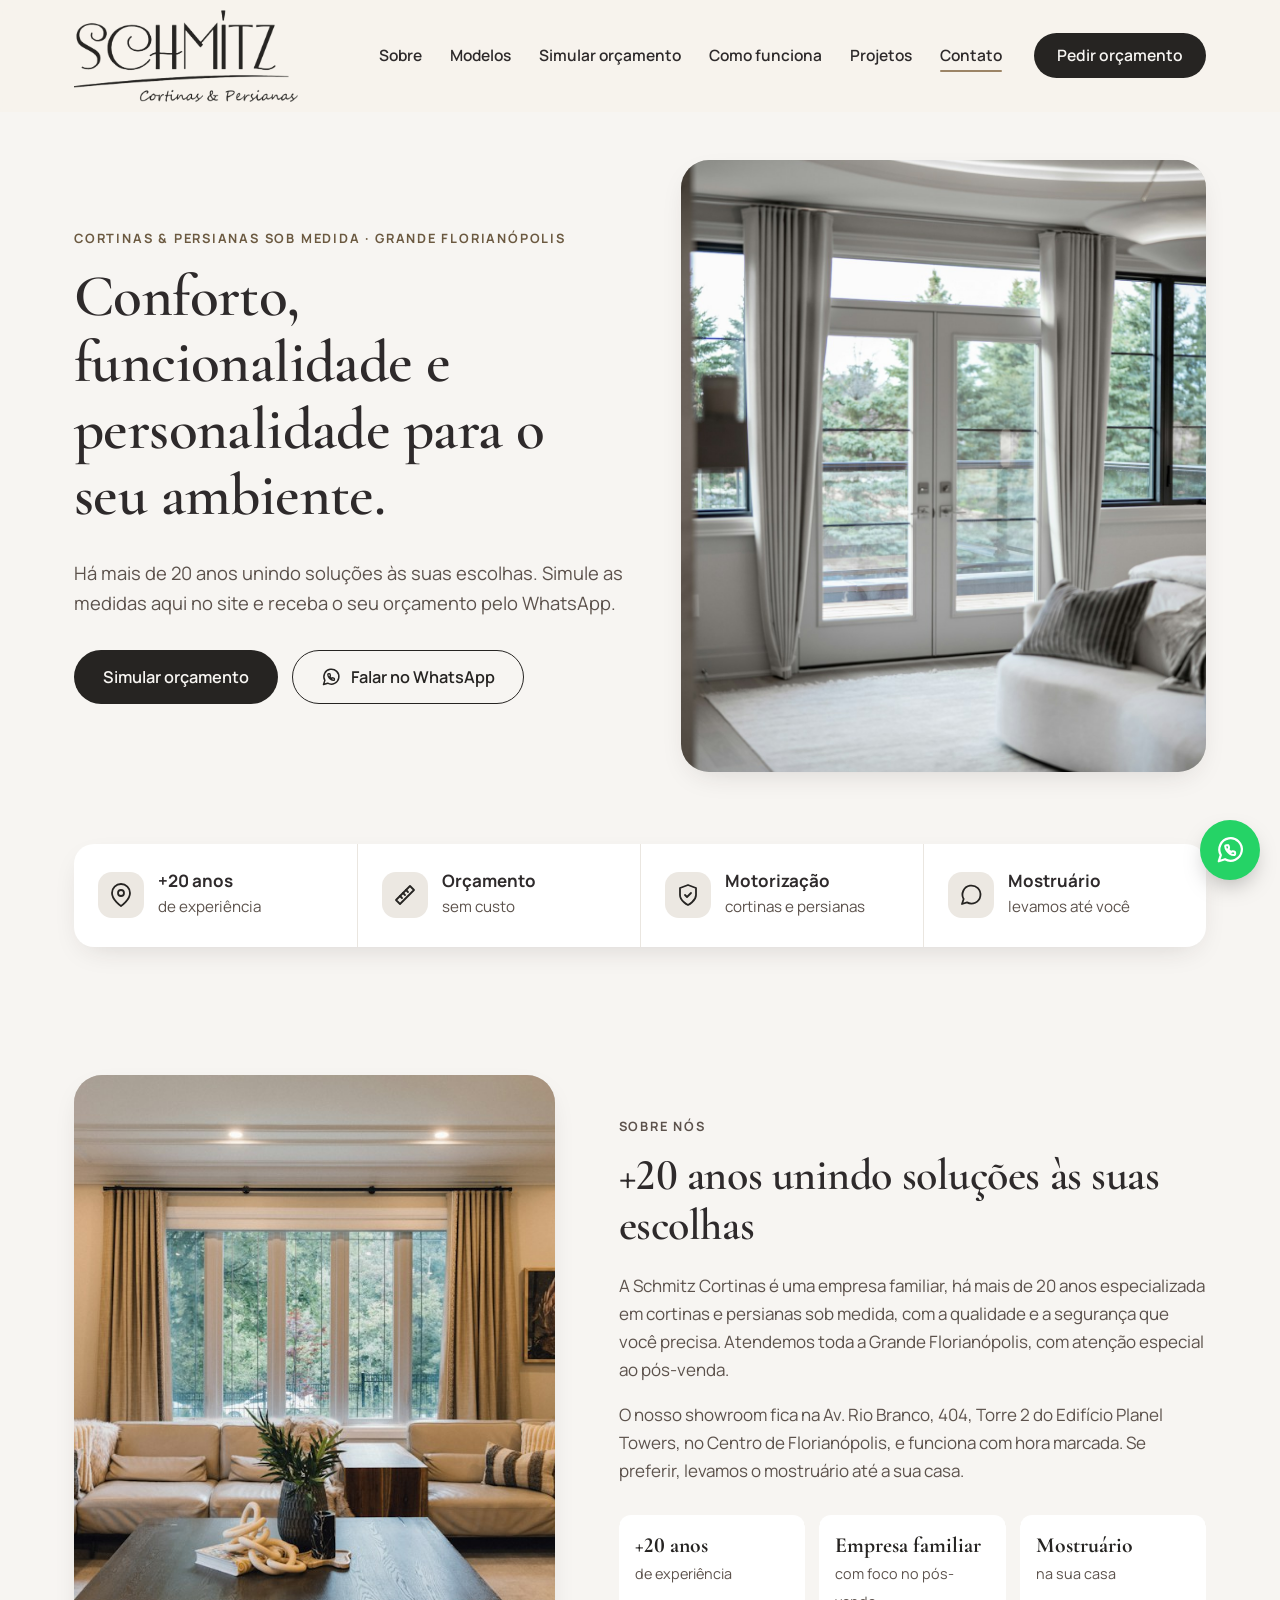
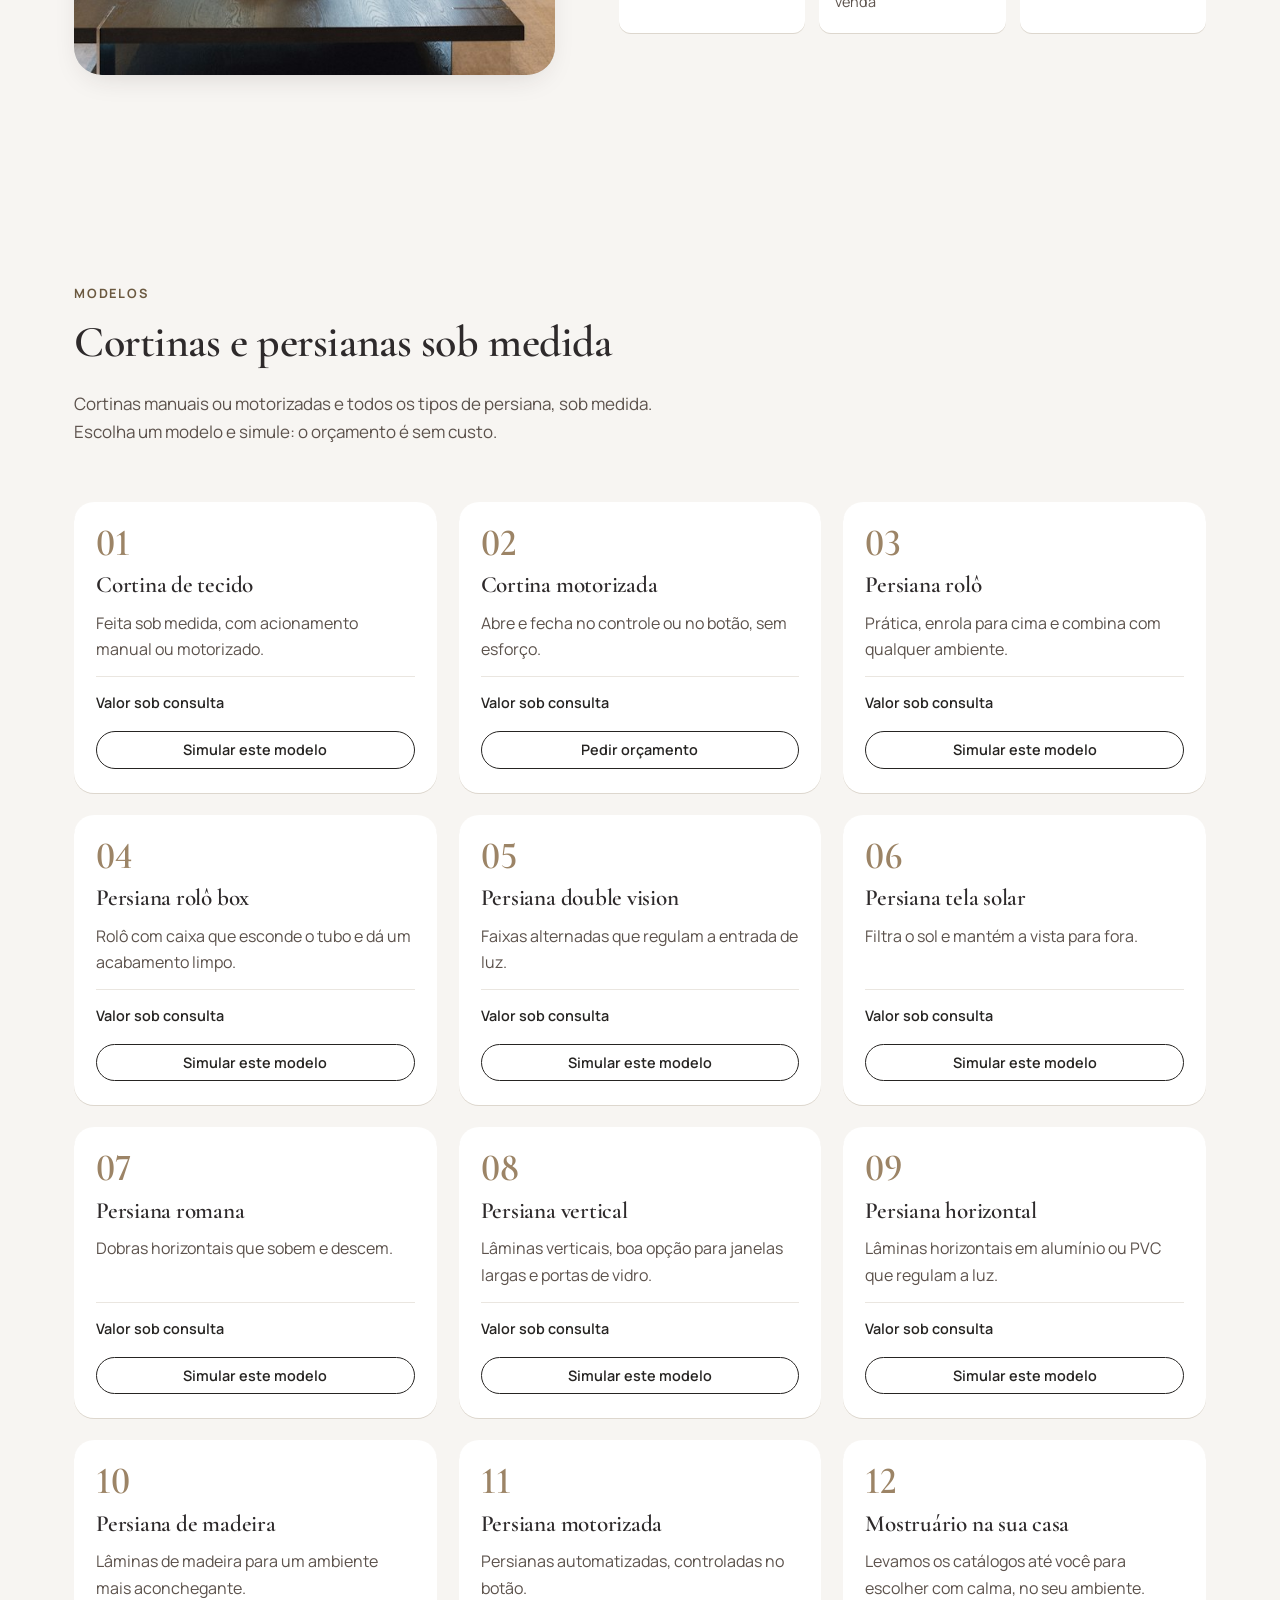
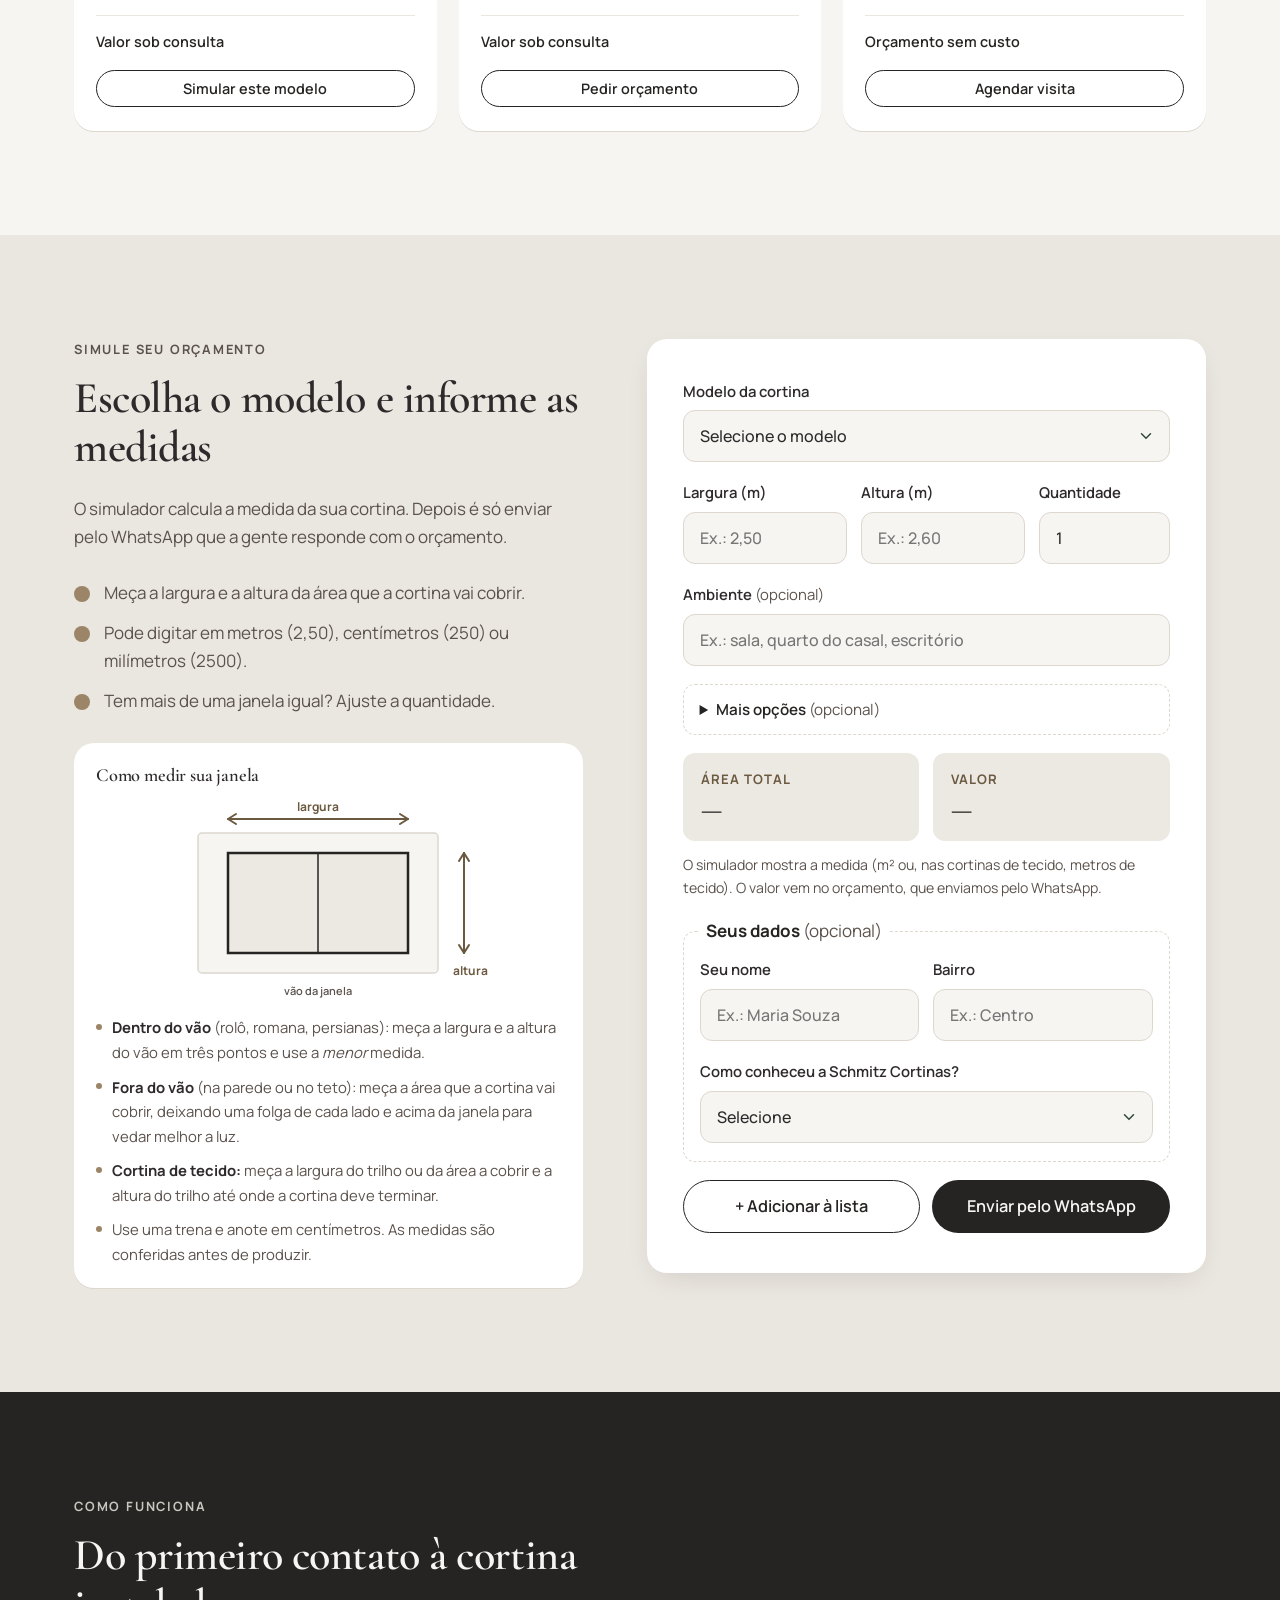
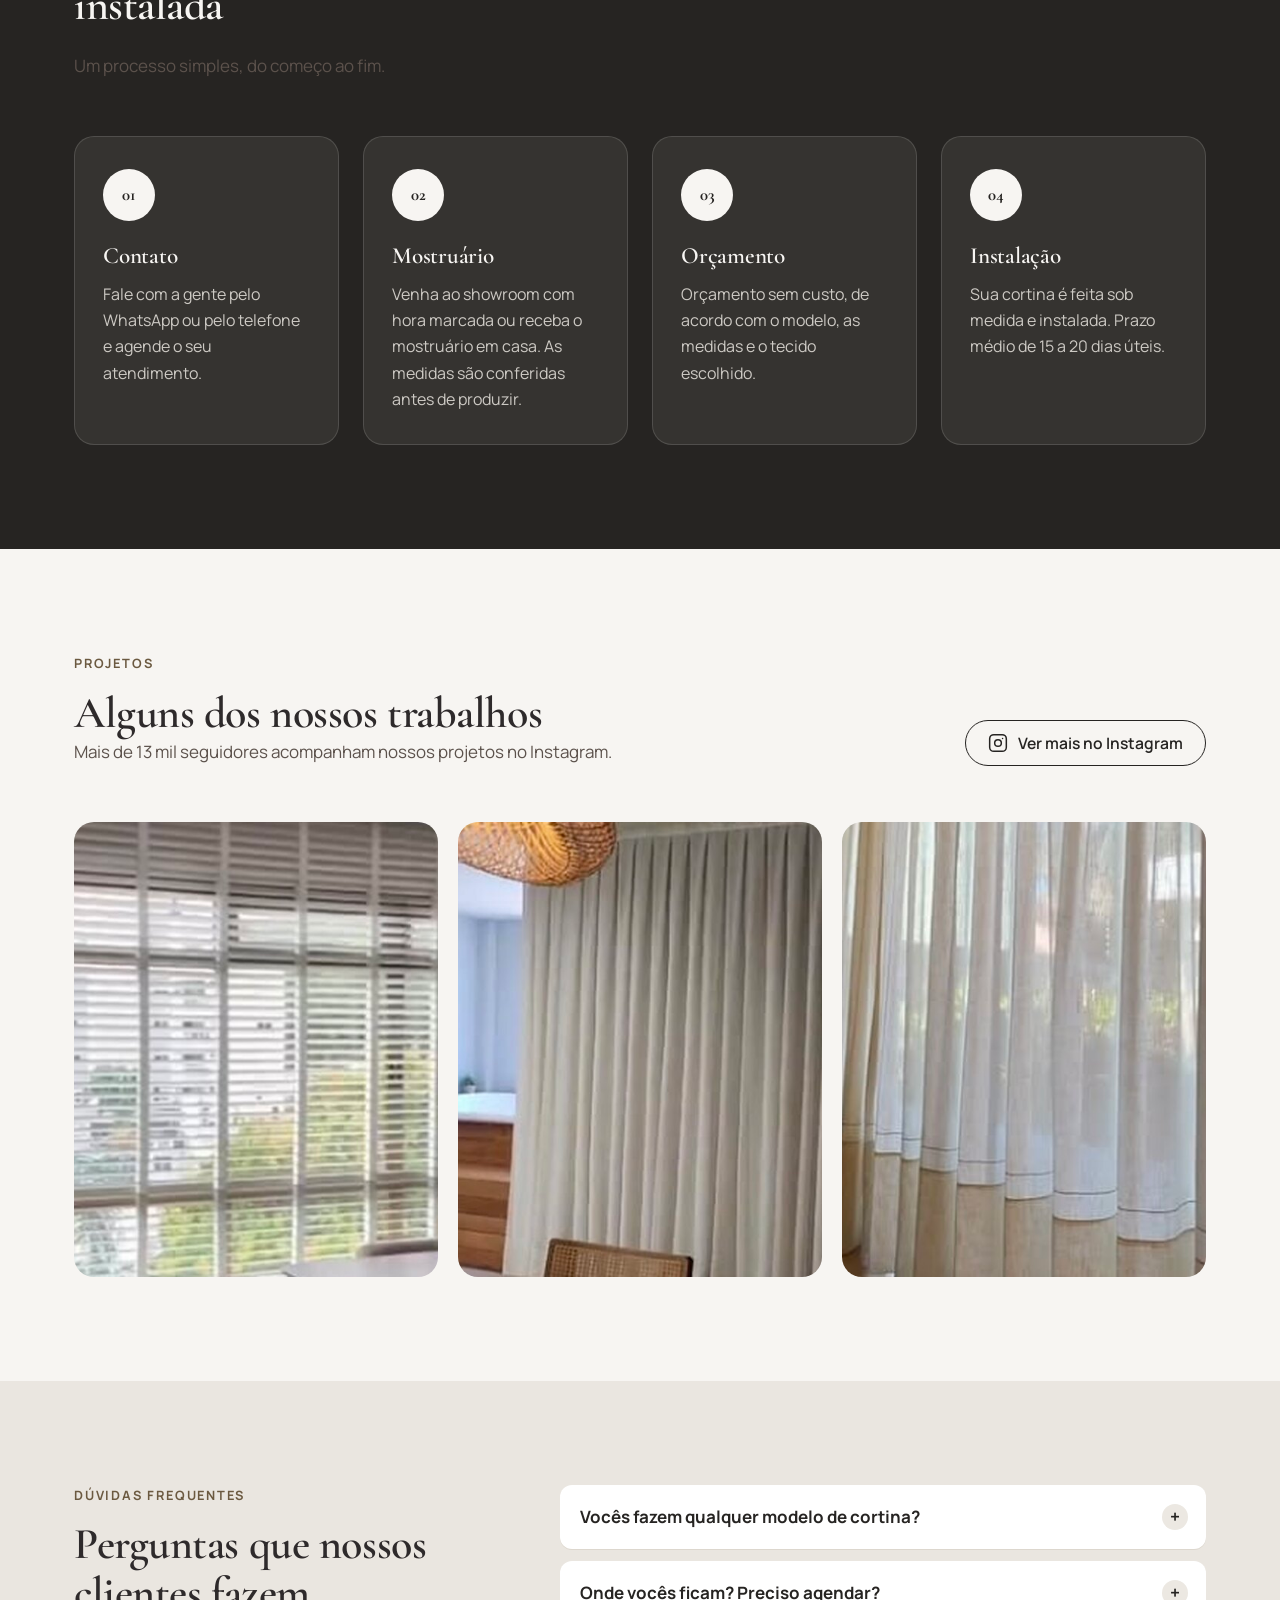
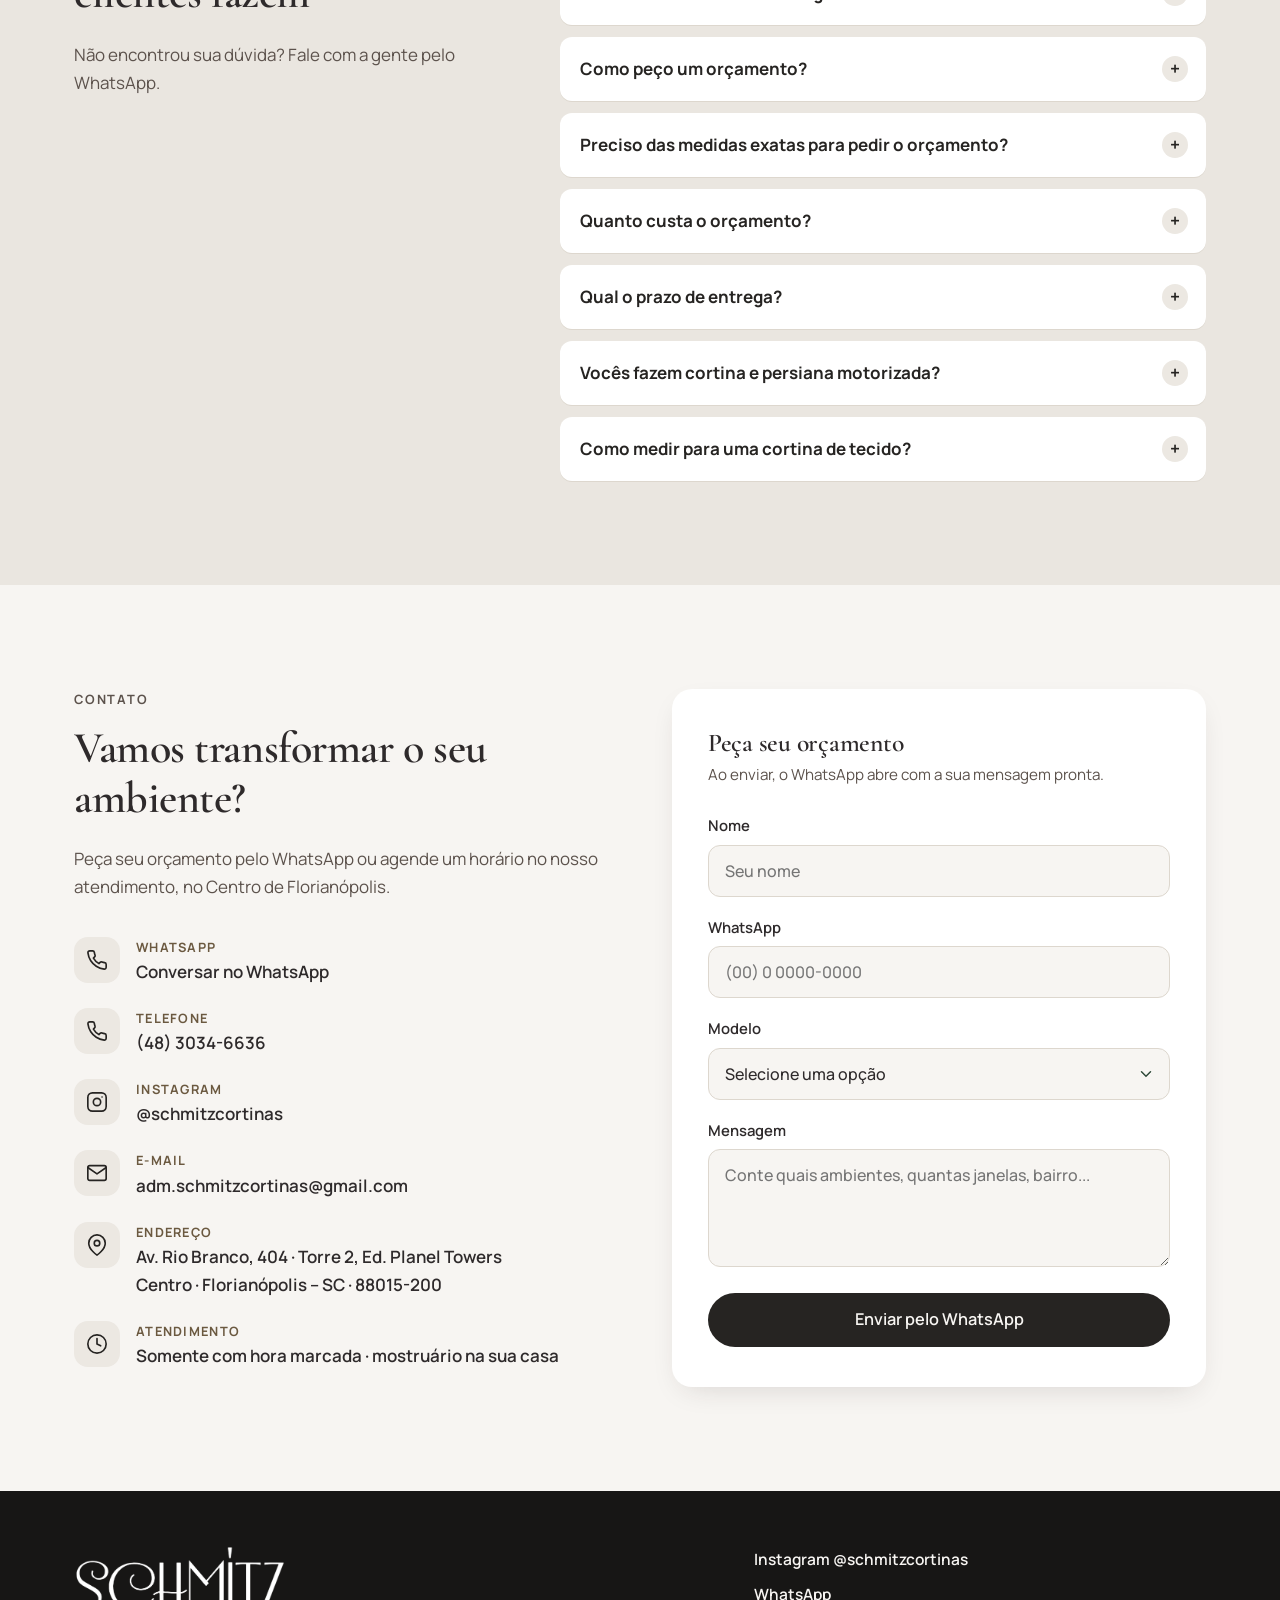
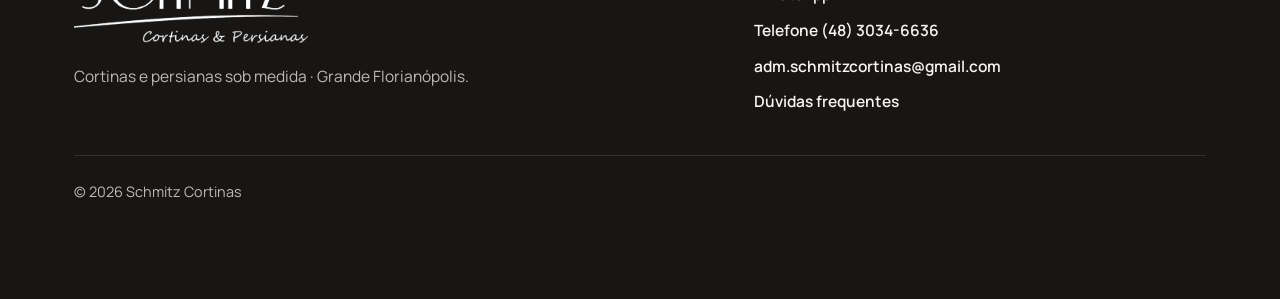
==== index.html @ 89dcc22f "Site da Schmitz Cortinas com gerador de orçamento (prévia para a cliente) Co-Authored-By: Claude Opu" ====
<!DOCTYPE html>
<html lang="pt-BR">
<head>
  <meta charset="UTF-8">
  <meta name="viewport" content="width=device-width, initial-scale=1">
  <title>Schmitz Cortinas | Cortinas e persianas sob medida na Grande Florianópolis</title>
  <meta name="description" content="Schmitz Cortinas: empresa familiar com mais de 20 anos em cortinas e persianas sob medida na Grande Florianópolis. Orçamento sem custo pelo WhatsApp.">
  <meta name="theme-color" content="#262422">
  <!-- Prévia para apresentar à cliente: fora do Google até ser aprovada. Remova esta linha ao publicar de vez. -->
  <meta name="robots" content="noindex">
  <meta property="og:type" content="website">
  <meta property="og:locale" content="pt_BR">
  <meta property="og:site_name" content="Schmitz Cortinas">
  <meta property="og:title" content="Schmitz Cortinas | Cortinas &amp; Persianas sob medida">
  <meta property="og:description" content="Conforto, funcionalidade e personalidade para seu ambiente. Grande Florianópolis.">
  <meta property="og:image" content="img/og-image.jpg">
  <meta property="og:image:alt" content="Logo da Schmitz Cortinas">
  <meta name="twitter:card" content="summary_large_image">
  <link rel="icon" href="img/favicon.png" type="image/png">
  <link rel="apple-touch-icon" href="img/favicon-180.png">
  <link rel="preconnect" href="https://fonts.googleapis.com">
  <link rel="preconnect" href="https://fonts.gstatic.com" crossorigin>
  <link href="https://fonts.googleapis.com/css2?family=Cormorant+Garamond:wght@500;600;700&family=Manrope:wght@400;500;600;700&display=swap" rel="stylesheet">
  <link rel="stylesheet" href="css/style.css?v=2">
  <script type="application/ld+json">
  {
    "@context": "https://schema.org",
    "@type": "HomeAndConstructionBusiness",
    "name": "Schmitz Cortinas",
    "description": "Cortinas e persianas sob medida na Grande Florianópolis.",
    "email": "adm.schmitzcortinas@gmail.com",
    "telephone": "+55 48 3034-6636",
    "url": "https://schmitzcortinas.com.br",
    "address": {"@type": "PostalAddress", "streetAddress": "Av. Rio Branco, 404 - Torre 2, Edifício Planel Towers - Centro", "addressLocality": "Florianópolis", "addressRegion": "SC", "postalCode": "88015-200", "addressCountry": "BR"},
    "sameAs": ["https://www.instagram.com/schmitzcortinas/"]
  }
  </script>
</head>
<body>

  <a class="skip-link" href="#conteudo">Pular para o conteúdo</a>

  <!-- 1. CABEÇALHO -->
  <header class="header" id="topo">
    <div class="container header__inner">
      <a href="#topo" class="logo" aria-label="Schmitz Cortinas, voltar ao início">
        <img src="img/logo-schmitz.png" alt="Schmitz Cortinas &amp; Persianas" width="1222" height="502">
      </a>

      <nav class="nav" id="menu" aria-label="Menu principal">
        <ul class="nav__list">
          <li><a href="#sobre" class="nav__link">Sobre</a></li>
          <li><a href="#modelos" class="nav__link">Modelos</a></li>
          <li><a href="#simulador" class="nav__link">Simular orçamento</a></li>
          <li><a href="#como-funciona" class="nav__link">Como funciona</a></li>
          <li><a href="#projetos" class="nav__link">Projetos</a></li>
          <li><a href="#contato" class="nav__link">Contato</a></li>
        </ul>
        <a href="#contato" class="btn btn--primary nav__cta">Pedir orçamento</a>
      </nav>

      <button class="hamburger" type="button" aria-label="Abrir menu" aria-expanded="false" aria-controls="menu">
        <span></span><span></span><span></span>
      </button>
    </div>
  </header>

  <main id="conteudo">

    <!-- 2. HERO -->
    <section class="hero">
      <div class="container hero__inner">
        <div class="hero__text">
          <p class="eyebrow">Cortinas &amp; Persianas sob medida · Grande Florianópolis</p>
          <h1>Conforto, funcionalidade e personalidade para o seu ambiente.</h1>
          <p class="hero__lead">Há mais de 20 anos unindo soluções às suas escolhas. Simule as medidas aqui no site e receba o seu orçamento pelo WhatsApp.</p>
          <div class="hero__actions">
            <a href="#simulador" class="btn btn--primary btn--lg">Simular orçamento</a>
            <a href="https://wa.me/" class="btn btn--outline btn--lg" data-whatsapp data-msg="Olá, Schmitz Cortinas! Vim pelo site e gostaria de mais informações." target="_blank" rel="noopener">
              <svg class="icon" viewBox="0 0 24 24" aria-hidden="true"><path d="M3 21l1.65-4.95A9 9 0 1 1 8 19.4L3 21z"/><g transform="translate(7.3 7.3) scale(.4)" stroke-width="4"><path d="M22 16.92v3a2 2 0 0 1-2.18 2 19.79 19.79 0 0 1-8.63-3.07 19.5 19.5 0 0 1-6-6 19.79 19.79 0 0 1-3.07-8.67A2 2 0 0 1 4.11 2h3a2 2 0 0 1 2 1.72 12.84 12.84 0 0 0 .7 2.81 2 2 0 0 1-.45 2.11L8.09 9.91a16 16 0 0 0 6 6l1.27-1.27a2 2 0 0 1 2.11-.45 12.84 12.84 0 0 0 2.81.7A2 2 0 0 1 22 16.92z"/></g></svg>
              Falar no WhatsApp
            </a>
          </div>
        </div>
        <figure class="hero__media media" data-label="Foto grande: ambiente com cortina instalada (img/hero.jpg)">
          <img src="img/hero.jpg" alt="Sala com cortinas de tecido (foto ilustrativa)" fetchpriority="high">
        </figure>
      </div>
    </section>

    <!-- 3. DIFERENCIAIS -->
    <section class="perks" aria-label="Nossos diferenciais">
      <div class="container">
        <ul class="perks__list">
          <li class="perk">
            <svg class="perk__icon" viewBox="0 0 24 24" aria-hidden="true"><path d="M21 10c0 7-9 13-9 13s-9-6-9-13a9 9 0 0 1 18 0z"/><circle cx="12" cy="10" r="3"/></svg>
            <div><strong>+20 anos</strong><span>de experiência</span></div>
          </li>
          <li class="perk">
            <svg class="perk__icon" viewBox="0 0 24 24" aria-hidden="true"><path d="M3 17 17 3l4 4L7 21z"/><path d="m7 13 2 2M10 10l2 2M13 7l2 2"/></svg>
            <div><strong>Orçamento</strong><span>sem custo</span></div>
          </li>
          <li class="perk">
            <svg class="perk__icon" viewBox="0 0 24 24" aria-hidden="true"><path d="M12 22s8-4 8-10V5l-8-3-8 3v7c0 6 8 10 8 10z"/><path d="m9 12 2 2 4-4"/></svg>
            <div><strong>Motorização</strong><span>cortinas e persianas</span></div>
          </li>
          <li class="perk">
            <svg class="perk__icon" viewBox="0 0 24 24" aria-hidden="true"><path d="M3 21l1.65-4.95A9 9 0 1 1 8 19.4L3 21z"/></svg>
            <div><strong>Mostruário</strong><span>levamos até você</span></div>
          </li>
        </ul>
      </div>
    </section>

    <!-- SOBRE NÓS -->
    <section class="section" id="sobre">
      <div class="container sobre">
        <figure class="media sobre__media" data-label="Foto: ambiente com cortina (img/sobre.jpg)">
          <img src="img/sobre.jpg" alt="Sala com cortinas sob medida (foto ilustrativa)" loading="lazy">
        </figure>
        <div class="sobre__texto">
          <p class="eyebrow">Sobre nós</p>
          <h2>+20 anos unindo soluções às suas escolhas</h2>
          <p>A Schmitz Cortinas é uma empresa familiar, há mais de 20 anos especializada em cortinas e persianas sob medida, com a qualidade e a segurança que você precisa. Atendemos toda a Grande Florianópolis, com atenção especial ao pós-venda.</p>
          <p>O nosso showroom fica na Av. Rio Branco, 404, Torre 2 do Edifício Planel Towers, no Centro de Florianópolis, e funciona com hora marcada. Se preferir, levamos o mostruário até a sua casa.</p>
          <ul class="sobre__destaques">
            <li><strong>+20 anos</strong><span>de experiência</span></li>
            <li><strong>Empresa familiar</strong><span>com foco no pós-venda</span></li>
            <li><strong>Mostruário</strong><span>na sua casa</span></li>
          </ul>
        </div>
      </div>
    </section>

    <!-- 4. MODELOS -->
    <section class="section" id="modelos">
      <div class="container">
        <div class="section__head">
          <p class="eyebrow">Modelos</p>
          <h2>Cortinas e persianas sob medida</h2>
          <p>Cortinas manuais ou motorizadas e todos os tipos de persiana, sob medida. Escolha um modelo e simule: o orçamento é sem custo.</p>
        </div>

        <div class="products">
          <article class="card product">
            <div class="product__body">
              <span class="product__num" aria-hidden="true">01</span>
              <h3>Cortina de tecido</h3>
              <p>Feita sob medida, com acionamento manual ou motorizado.</p>
              <p class="product__price">Valor sob consulta</p>
              <button type="button" class="btn btn--outline btn--sm product__sim" data-modelo="Cortina de tecido">Simular este modelo</button>
            </div>
          </article>
          <article class="card product">
            <div class="product__body">
              <span class="product__num" aria-hidden="true">02</span>
              <h3>Cortina motorizada</h3>
              <p>Abre e fecha no controle ou no botão, sem esforço.</p>
              <p class="product__price">Valor sob consulta</p>
              <a href="https://wa.me/" class="btn btn--outline btn--sm product__sim" data-whatsapp data-msg="Olá, Schmitz Cortinas! Vim pelo site e gostaria de um orçamento de cortina motorizada." target="_blank" rel="noopener">Pedir orçamento</a>
            </div>
          </article>
          <article class="card product">
            <div class="product__body">
              <span class="product__num" aria-hidden="true">03</span>
              <h3>Persiana rolô</h3>
              <p>Prática, enrola para cima e combina com qualquer ambiente.</p>
              <p class="product__price">Valor sob consulta</p>
              <button type="button" class="btn btn--outline btn--sm product__sim" data-modelo="Persiana rolô">Simular este modelo</button>
            </div>
          </article>
          <article class="card product">
            <div class="product__body">
              <span class="product__num" aria-hidden="true">04</span>
              <h3>Persiana rolô box</h3>
              <p>Rolô com caixa que esconde o tubo e dá um acabamento limpo.</p>
              <p class="product__price">Valor sob consulta</p>
              <button type="button" class="btn btn--outline btn--sm product__sim" data-modelo="Persiana rolô box">Simular este modelo</button>
            </div>
          </article>
          <article class="card product">
            <div class="product__body">
              <span class="product__num" aria-hidden="true">05</span>
              <h3>Persiana double vision</h3>
              <p>Faixas alternadas que regulam a entrada de luz.</p>
              <p class="product__price">Valor sob consulta</p>
              <button type="button" class="btn btn--outline btn--sm product__sim" data-modelo="Persiana double vision">Simular este modelo</button>
            </div>
          </article>
          <article class="card product">
            <div class="product__body">
              <span class="product__num" aria-hidden="true">06</span>
              <h3>Persiana tela solar</h3>
              <p>Filtra o sol e mantém a vista para fora.</p>
              <p class="product__price">Valor sob consulta</p>
              <button type="button" class="btn btn--outline btn--sm product__sim" data-modelo="Persiana tela solar">Simular este modelo</button>
            </div>
          </article>
          <article class="card product">
            <div class="product__body">
              <span class="product__num" aria-hidden="true">07</span>
              <h3>Persiana romana</h3>
              <p>Dobras horizontais que sobem e descem.</p>
              <p class="product__price">Valor sob consulta</p>
              <button type="button" class="btn btn--outline btn--sm product__sim" data-modelo="Persiana romana">Simular este modelo</button>
            </div>
          </article>
          <article class="card product">
            <div class="product__body">
              <span class="product__num" aria-hidden="true">08</span>
              <h3>Persiana vertical</h3>
              <p>Lâminas verticais, boa opção para janelas largas e portas de vidro.</p>
              <p class="product__price">Valor sob consulta</p>
              <button type="button" class="btn btn--outline btn--sm product__sim" data-modelo="Persiana vertical">Simular este modelo</button>
            </div>
          </article>
          <article class="card product">
            <div class="product__body">
              <span class="product__num" aria-hidden="true">09</span>
              <h3>Persiana horizontal</h3>
              <p>Lâminas horizontais em alumínio ou PVC que regulam a luz.</p>
              <p class="product__price">Valor sob consulta</p>
              <button type="button" class="btn btn--outline btn--sm product__sim" data-modelo="Persiana horizontal">Simular este modelo</button>
            </div>
          </article>
          <article class="card product">
            <div class="product__body">
              <span class="product__num" aria-hidden="true">10</span>
              <h3>Persiana de madeira</h3>
              <p>Lâminas de madeira para um ambiente mais aconchegante.</p>
              <p class="product__price">Valor sob consulta</p>
              <button type="button" class="btn btn--outline btn--sm product__sim" data-modelo="Persiana de madeira">Simular este modelo</button>
            </div>
          </article>
          <article class="card product">
            <div class="product__body">
              <span class="product__num" aria-hidden="true">11</span>
              <h3>Persiana motorizada</h3>
              <p>Persianas automatizadas, controladas no botão.</p>
              <p class="product__price">Valor sob consulta</p>
              <a href="https://wa.me/" class="btn btn--outline btn--sm product__sim" data-whatsapp data-msg="Olá, Schmitz Cortinas! Vim pelo site e gostaria de um orçamento de persiana motorizada." target="_blank" rel="noopener">Pedir orçamento</a>
            </div>
          </article>
          <article class="card product">
            <div class="product__body">
              <span class="product__num" aria-hidden="true">12</span>
              <h3>Mostruário na sua casa</h3>
              <p>Levamos os catálogos até você para escolher com calma, no seu ambiente.</p>
              <p class="product__price">Orçamento sem custo</p>
              <a href="https://wa.me/" class="btn btn--outline btn--sm product__sim" data-whatsapp data-msg="Olá, Schmitz Cortinas! Vim pelo site e gostaria de agendar o mostruário na minha casa." target="_blank" rel="noopener">Agendar visita</a>
            </div>
          </article>
        </div>
      </div>
    </section>

    <!-- 4b. SIMULADOR DE ORÇAMENTO -->
    <section class="section section--soft" id="simulador">
      <div class="container sim">
        <div class="sim__intro">
          <p class="eyebrow">Simule seu orçamento</p>
          <h2>Escolha o modelo e informe as medidas</h2>
          <p>O simulador calcula a medida da sua cortina. Depois é só enviar pelo WhatsApp que a gente responde com o orçamento.</p>
          <ul class="sim__tips">
            <li>Meça a largura e a altura da área que a cortina vai cobrir.</li>
            <li>Pode digitar em metros (2,50), centímetros (250) ou milímetros (2500).</li>
            <li>Tem mais de uma janela igual? Ajuste a quantidade.</li>
          </ul>
          <div class="medir">
            <h3>Como medir sua janela</h3>
            <svg class="medir__desenho" viewBox="0 0 340 210" role="img" aria-label="Desenho de uma janela mostrando onde medir a largura e a altura">
              <rect x="40" y="38" width="240" height="140" rx="4" class="medir__parede"/>
              <rect x="70" y="58" width="180" height="100" class="medir__vao"/>
              <line x1="160" y1="58" x2="160" y2="158" class="medir__divisao"/>
              <line x1="70" y1="24" x2="250" y2="24" class="medir__seta"/>
              <polyline points="78,19 70,24 78,29" class="medir__seta"/>
              <polyline points="242,19 250,24 242,29" class="medir__seta"/>
              <text x="160" y="16" class="medir__texto">largura</text>
              <line x1="306" y1="58" x2="306" y2="158" class="medir__seta"/>
              <polyline points="301,66 306,58 311,66" class="medir__seta"/>
              <polyline points="301,150 306,158 311,150" class="medir__seta"/>
              <text x="312" y="180" class="medir__texto">altura</text>
              <text x="160" y="200" class="medir__legenda">vão da janela</text>
            </svg>
            <ul class="medir__passos">
              <li><strong>Dentro do vão</strong> (rolô, romana, persianas): meça a largura e a altura do vão em três pontos e use a <em>menor</em> medida.</li>
              <li><strong>Fora do vão</strong> (na parede ou no teto): meça a área que a cortina vai cobrir, deixando uma folga de cada lado e acima da janela para vedar melhor a luz.</li>
              <li><strong>Cortina de tecido:</strong> meça a largura do trilho ou da área a cobrir e a altura do trilho até onde a cortina deve terminar.</li>
              <li>Use uma trena e anote em centímetros. As medidas são conferidas antes de produzir.</li>
            </ul>
          </div>
        </div>

        <form class="card form sim__form" id="form-simulador" novalidate>
          <div class="field">
            <label for="sim-modelo">Modelo da cortina</label>
            <select id="sim-modelo" name="modelo" required>
              <option value="" disabled selected>Selecione o modelo</option>
              <optgroup label="Cortinas">
                <option data-calculo="tecido">Cortina de tecido</option>
              </optgroup>
              <optgroup label="Persianas">
                <option>Persiana rolô</option>
                <option>Persiana rolô box</option>
                <option>Persiana double vision</option>
                <option>Persiana tela solar</option>
                <option>Persiana romana</option>
                <option>Persiana vertical</option>
                <option>Persiana horizontal</option>
                <option>Persiana de madeira</option>
              </optgroup>
              <optgroup label="Outros">
                <option>Outro modelo</option>
              </optgroup>
            </select>
          </div>

          <div class="sim__row">
            <div class="field">
              <label for="sim-largura">Largura (m)</label>
              <input type="text" id="sim-largura" name="largura" inputmode="decimal" maxlength="7" autocomplete="off" placeholder="Ex.: 2,50" required>
            </div>
            <div class="field">
              <label for="sim-altura">Altura (m)</label>
              <input type="text" id="sim-altura" name="altura" inputmode="decimal" maxlength="7" autocomplete="off" placeholder="Ex.: 2,60" required>
            </div>
            <div class="field sim__qtd">
              <label for="sim-qtd">Quantidade</label>
              <input type="text" id="sim-qtd" name="quantidade" inputmode="numeric" maxlength="2" autocomplete="off" value="1" required>
            </div>
          </div>

          <div class="field">
            <label for="sim-ambiente">Ambiente <span class="field__opt">(opcional)</span></label>
            <input type="text" id="sim-ambiente" name="ambiente" placeholder="Ex.: sala, quarto do casal, escritório">
          </div>

          <!-- Acessório opcional: aparece só nos modelos com data-guia (cortina rolô) -->
          <label class="sim__opcional" id="sim-guia-campo" hidden>
            <input type="checkbox" id="sim-guia" name="guia">
            Incluir guia <span class="field__opt">(opcional)</span>
          </label>

          <details class="sim__extras">
            <summary>Mais opções <span class="field__opt">(opcional)</span></summary>
            <div class="sim__row sim__row--2">
              <div class="field">
                <label for="sim-acionamento">Acionamento</label>
                <select id="sim-acionamento" name="acionamento">
                  <option value="">Tanto faz</option>
                  <option>Manual</option>
                  <option>Motorizado</option>
                </select>
              </div>
              <div class="field">
                <label for="sim-comando">Lado do comando</label>
                <select id="sim-comando" name="comando">
                  <option value="">Tanto faz</option>
                  <option>Esquerdo</option>
                  <option>Direito</option>
                </select>
              </div>
              <div class="field">
                <label for="sim-instalacao">Instalação</label>
                <select id="sim-instalacao" name="instalacao">
                  <option value="">Não sei</option>
                  <option>Dentro do vão</option>
                  <option>Fora do vão (na parede)</option>
                  <option>No teto</option>
                </select>
              </div>
              <div class="field">
                <label for="sim-cor">Cor ou tecido</label>
                <input type="text" id="sim-cor" name="cor" placeholder="Ex.: linho bege, blackout branco">
              </div>
            </div>
          </details>

          <div class="sim__result" aria-live="polite">
            <div>
              <span id="sim-area-rotulo">Área total</span>
              <strong id="sim-area">—</strong>
            </div>
            <div>
              <span>Valor</span>
              <strong id="sim-valor">—</strong>
            </div>
          </div>
          <p class="sim__note sim__calculo" id="sim-calculo" hidden></p>
          <p class="sim__condicoes" id="sim-condicoes" hidden></p>
          <p class="sim__note" id="sim-nota">O simulador mostra a medida (m² ou, nas cortinas de tecido, metros de tecido). O valor vem no orçamento, que enviamos pelo WhatsApp.</p>

          <fieldset class="sim__cliente">
            <legend>Seus dados <span class="field__opt">(opcional)</span></legend>
            <div class="sim__row sim__row--2">
              <div class="field">
                <label for="sim-cliente">Seu nome</label>
                <input type="text" id="sim-cliente" name="cliente" autocomplete="name" maxlength="60" placeholder="Ex.: Maria Souza">
              </div>
              <div class="field">
                <label for="sim-bairro">Bairro</label>
                <input type="text" id="sim-bairro" name="bairro" maxlength="40" placeholder="Ex.: Centro">
              </div>
            </div>
            <div class="field">
              <label for="sim-origem">Como conheceu a Schmitz Cortinas?</label>
              <select id="sim-origem" name="origem">
                <option value="">Selecione</option>
                <option>Instagram</option>
                <option>Google</option>
                <option>Indicação de amigo ou parente</option>
                <option>Arquiteto ou decorador</option>
                <option>Já sou cliente</option>
                <option>Outro</option>
              </select>
            </div>
          </fieldset>

          <p class="form__error" role="alert" hidden></p>

          <div class="sim__actions">
            <button type="button" class="btn btn--outline btn--lg" id="sim-adicionar">+ Adicionar à lista</button>
            <button type="submit" class="btn btn--primary btn--lg">Enviar pelo WhatsApp</button>
          </div>

          <div class="sim__lista" id="sim-lista" hidden>
            <h3>Sua lista de orçamento</h3>
            <ul id="sim-itens"></ul>
            <p class="sim__total">Valor: <strong id="sim-total">—</strong></p>
            <p class="sim__condicoes" id="sim-total-condicoes" hidden></p>
            <p class="sim__note">Tem mais janelas? Preencha as medidas acima e clique em "Adicionar à lista". Ao enviar, a lista inteira vai em uma única mensagem.</p>
          </div>
        </form>
      </div>
    </section>

    <!-- 5. COMO FUNCIONA -->
    <section class="section section--green" id="como-funciona">
      <div class="container">
        <div class="section__head">
          <p class="eyebrow eyebrow--light">Como funciona</p>
          <h2>Do primeiro contato à cortina instalada</h2>
          <p>Um processo simples, do começo ao fim.</p>
        </div>

        <ol class="steps">
          <li class="step">
            <span class="step__num" aria-hidden="true">01</span>
            <h3>Contato</h3>
            <p>Fale com a gente pelo WhatsApp ou pelo telefone e agende o seu atendimento.</p>
          </li>
          <li class="step">
            <span class="step__num" aria-hidden="true">02</span>
            <h3>Mostruário</h3>
            <p>Venha ao showroom com hora marcada ou receba o mostruário em casa. As medidas são conferidas antes de produzir.</p>
          </li>
          <li class="step">
            <span class="step__num" aria-hidden="true">03</span>
            <h3>Orçamento</h3>
            <p>Orçamento sem custo, de acordo com o modelo, as medidas e o tecido escolhido.</p>
          </li>
          <li class="step">
            <span class="step__num" aria-hidden="true">04</span>
            <h3>Instalação</h3>
            <p>Sua cortina é feita sob medida e instalada. Prazo médio de 15 a 20 dias úteis.</p>
          </li>
        </ol>
      </div>
    </section>

    <!-- 6. PROJETOS -->
    <section class="section" id="projetos">
      <div class="container">
        <div class="section__head section__head--row">
          <div>
            <p class="eyebrow">Projetos</p>
            <h2>Alguns dos nossos trabalhos</h2>
            <p>Mais de 13 mil seguidores acompanham nossos projetos no Instagram.</p>
          </div>
          <a href="https://www.instagram.com/schmitzcortinas/" class="btn btn--outline" target="_blank" rel="noopener" data-instagram>
            <svg class="icon" viewBox="0 0 24 24" aria-hidden="true"><rect x="2" y="2" width="20" height="20" rx="5"/><circle cx="12" cy="12" r="4"/><path d="M17.5 6.5h.01"/></svg>
            Ver mais no Instagram
          </a>
        </div>

        <div class="gallery gallery--3">
          <figure class="media gallery__item" data-label="Persiana horizontal automatizada">
            <img src="img/projeto-01.jpg" alt="Persiana horizontal automatizada, trabalho da Schmitz Cortinas" loading="lazy">
          </figure>
          <figure class="media gallery__item" data-label="Cortina de tecido do teto ao chão">
            <img src="img/projeto-02.jpg" alt="Cortina de tecido do teto ao chão, trabalho da Schmitz Cortinas" loading="lazy">
          </figure>
          <figure class="media gallery__item" data-label="Cortina de tecido leve em sala ampla">
            <img src="img/projeto-03.jpg" alt="Cortina de tecido leve em sala ampla, trabalho da Schmitz Cortinas" loading="lazy">
          </figure>
        </div>
      </div>
    </section>

    <!-- PERGUNTAS FREQUENTES -->
    <section class="section section--soft" id="duvidas">
      <div class="container faq">
        <div class="section__head">
          <p class="eyebrow">Dúvidas frequentes</p>
          <h2>Perguntas que nossos clientes fazem</h2>
          <p>Não encontrou sua dúvida? Fale com a gente pelo WhatsApp.</p>
        </div>

        <div class="faq__lista">
          <details class="faq__item">
            <summary>Vocês fazem qualquer modelo de cortina?</summary>
            <p>Fazemos cortinas manuais ou motorizadas e persianas rolô, rolô box, double vision, tela solar, romana, vertical, horizontal (alumínio ou PVC) e de madeira, tudo sob medida. Não achou o que procura? Chame no WhatsApp.</p>
          </details>
          <details class="faq__item">
            <summary>Onde vocês ficam? Preciso agendar?</summary>
            <p>Na Av. Rio Branco, 404, Torre 2 do Edifício Planel Towers, Centro de Florianópolis. O atendimento é somente com hora marcada: agende pelo WhatsApp ou pelo telefone (48) 3034-6636. Também levamos o mostruário até a sua casa.</p>
          </details>
          <details class="faq__item">
            <summary>Como peço um orçamento?</summary>
            <p>Use o simulador aqui do site: escolha o modelo, informe as medidas e envie pelo WhatsApp. Se preferir, chame direto no WhatsApp e conte o que você precisa.</p>
          </details>
          <details class="faq__item">
            <summary>Preciso das medidas exatas para pedir o orçamento?</summary>
            <p>Não. Medidas aproximadas já servem para o orçamento. As medidas finais são conferidas antes de produzir a cortina.</p>
          </details>
          <details class="faq__item">
            <summary>Quanto custa o orçamento?</summary>
            <p>Nada. O orçamento é sem custo: use o simulador aqui do site ou fale com a gente.</p>
          </details>
          <details class="faq__item">
            <summary>Qual o prazo de entrega?</summary>
            <p>Em média de 15 a 20 dias úteis, podendo variar conforme a época do ano. O prazo exato é confirmado no orçamento.</p>
          </details>
          <details class="faq__item">
            <summary>Vocês fazem cortina e persiana motorizada?</summary>
            <p>Sim. Trabalhamos com motorização de cortinas e persianas. Peça o seu orçamento pelo WhatsApp.</p>
          </details>
          <details class="faq__item">
            <summary>Como medir para uma cortina de tecido?</summary>
            <p>Meça a largura do trilho ou da área que a cortina vai cobrir e a altura do trilho até onde a cortina deve terminar. Use uma trena e anote em centímetros.</p>
          </details>
        </div>
      </div>
    </section>

    <!-- 7. CONTATO -->
    <section class="section" id="contato">
      <div class="container contact">
        <div class="contact__info">
          <p class="eyebrow">Contato</p>
          <h2>Vamos transformar o seu ambiente?</h2>
          <p>Peça seu orçamento pelo WhatsApp ou agende um horário no nosso atendimento, no Centro de Florianópolis.</p>

          <ul class="contact__list">
            <li>
              <svg class="icon" viewBox="0 0 24 24" aria-hidden="true"><path d="M22 16.92v3a2 2 0 0 1-2.18 2 19.79 19.79 0 0 1-8.63-3.07 19.5 19.5 0 0 1-6-6 19.79 19.79 0 0 1-3.07-8.67A2 2 0 0 1 4.11 2h3a2 2 0 0 1 2 1.72 12.84 12.84 0 0 0 .7 2.81 2 2 0 0 1-.45 2.11L8.09 9.91a16 16 0 0 0 6 6l1.27-1.27a2 2 0 0 1 2.11-.45 12.84 12.84 0 0 0 2.81.7A2 2 0 0 1 22 16.92z"/></svg>
              <div><span>WhatsApp</span><a href="https://wa.me/" data-whatsapp target="_blank" rel="noopener">Conversar no WhatsApp</a></div>
            </li>
            <li>
              <svg class="icon" viewBox="0 0 24 24" aria-hidden="true"><path d="M22 16.92v3a2 2 0 0 1-2.18 2 19.79 19.79 0 0 1-8.63-3.07 19.5 19.5 0 0 1-6-6 19.79 19.79 0 0 1-3.07-8.67A2 2 0 0 1 4.11 2h3a2 2 0 0 1 2 1.72 12.84 12.84 0 0 0 .7 2.81 2 2 0 0 1-.45 2.11L8.09 9.91a16 16 0 0 0 6 6l1.27-1.27a2 2 0 0 1 2.11-.45 12.84 12.84 0 0 0 2.81.7A2 2 0 0 1 22 16.92z"/></svg>
              <div><span>Telefone</span><a href="tel:+554830346636">(48) 3034-6636</a></div>
            </li>
            <li>
              <svg class="icon" viewBox="0 0 24 24" aria-hidden="true"><rect x="2" y="2" width="20" height="20" rx="5"/><circle cx="12" cy="12" r="4"/><path d="M17.5 6.5h.01"/></svg>
              <div><span>Instagram</span><a href="https://www.instagram.com/schmitzcortinas/" data-instagram target="_blank" rel="noopener">@schmitzcortinas</a></div>
            </li>
            <li>
              <svg class="icon" viewBox="0 0 24 24" aria-hidden="true"><rect x="2" y="4" width="20" height="16" rx="2"/><path d="m22 6-10 7L2 6"/></svg>
              <div><span>E-mail</span><a href="mailto:adm.schmitzcortinas@gmail.com">adm.schmitzcortinas@gmail.com</a></div>
            </li>
            <li>
              <svg class="icon" viewBox="0 0 24 24" aria-hidden="true"><path d="M21 10c0 7-9 13-9 13s-9-6-9-13a9 9 0 0 1 18 0z"/><circle cx="12" cy="10" r="3"/></svg>
              <div><span>Endereço</span><address>Av. Rio Branco, 404 · Torre 2, Ed. Planel Towers<br>Centro · Florianópolis – SC · 88015-200</address></div>
            </li>
            <li>
              <svg class="icon" viewBox="0 0 24 24" aria-hidden="true"><circle cx="12" cy="12" r="10"/><path d="M12 6v6l4 2"/></svg>
              <div><span>Atendimento</span><p>Somente com hora marcada · mostruário na sua casa</p></div>
            </li>
          </ul>
        </div>

        <form class="card form" id="form-orcamento" novalidate>
          <h3>Peça seu orçamento</h3>
          <p class="form__hint">Ao enviar, o WhatsApp abre com a sua mensagem pronta.</p>

          <div class="field">
            <label for="nome">Nome</label>
            <input type="text" id="nome" name="nome" autocomplete="name" placeholder="Seu nome" required>
          </div>

          <div class="field">
            <label for="whatsapp">WhatsApp</label>
            <input type="tel" id="whatsapp" name="whatsapp" autocomplete="tel" inputmode="numeric" maxlength="16" placeholder="(00) 0 0000-0000" required>
          </div>

          <div class="field">
            <label for="produto">Modelo</label>
            <select id="produto" name="produto" required>
              <option value="" disabled selected>Selecione uma opção</option>
              <option>Cortina de tecido</option>
              <option>Cortina motorizada</option>
              <option>Persiana rolô</option>
              <option>Persiana rolô box</option>
              <option>Persiana double vision</option>
              <option>Persiana tela solar</option>
              <option>Persiana romana</option>
              <option>Persiana vertical</option>
              <option>Persiana horizontal</option>
              <option>Persiana de madeira</option>
              <option>Persiana motorizada</option>
              <option>Outro modelo</option>
              <option>Ainda não sei / quero orientação</option>
            </select>
          </div>

          <div class="field">
            <label for="mensagem">Mensagem</label>
            <textarea id="mensagem" name="mensagem" rows="4" placeholder="Conte quais ambientes, quantas janelas, bairro..."></textarea>
          </div>

          <p class="form__error" role="alert" hidden></p>

          <button type="submit" class="btn btn--primary btn--lg btn--block">Enviar pelo WhatsApp</button>
        </form>
      </div>
    </section>
  </main>

  <!-- 8. RODAPÉ -->
  <footer class="footer">
    <div class="container footer__inner">
      <div class="footer__brand">
        <a href="#topo" class="logo logo--light" aria-label="Schmitz Cortinas, voltar ao início">
          <img src="img/logo-schmitz-claro.png" alt="Schmitz Cortinas &amp; Persianas" width="1222" height="502" loading="lazy">
        </a>
        <p>Cortinas e persianas sob medida · Grande Florianópolis.</p>
      </div>

      <ul class="footer__links">
        <li><a href="https://www.instagram.com/schmitzcortinas/" target="_blank" rel="noopener" data-instagram>Instagram @schmitzcortinas</a></li>
        <li><a href="https://wa.me/" target="_blank" rel="noopener" data-whatsapp>WhatsApp</a></li>
        <li><a href="tel:+554830346636">Telefone (48) 3034-6636</a></li>
        <li><a href="mailto:adm.schmitzcortinas@gmail.com">adm.schmitzcortinas@gmail.com</a></li>
        <li><a href="#duvidas">Dúvidas frequentes</a></li>
      </ul>

      <p class="footer__legal">© <span id="ano">2026</span> Schmitz Cortinas</p>
    </div>
  </footer>

  <!-- Botão flutuante de WhatsApp -->
  <a href="https://wa.me/" class="whatsapp-float" data-whatsapp data-msg="Olá, Schmitz Cortinas! Vim pelo site e gostaria de um orçamento." target="_blank" rel="noopener" aria-label="Conversar no WhatsApp">
    <svg viewBox="0 0 24 24" aria-hidden="true"><path d="M3 21l1.65-4.95A9 9 0 1 1 8 19.4L3 21z"/><g transform="translate(7.3 7.3) scale(.4)" stroke-width="4"><path d="M22 16.92v3a2 2 0 0 1-2.18 2 19.79 19.79 0 0 1-8.63-3.07 19.5 19.5 0 0 1-6-6 19.79 19.79 0 0 1-3.07-8.67A2 2 0 0 1 4.11 2h3a2 2 0 0 1 2 1.72 12.84 12.84 0 0 0 .7 2.81 2 2 0 0 1-.45 2.11L8.09 9.91a16 16 0 0 0 6 6l1.27-1.27a2 2 0 0 1 2.11-.45 12.84 12.84 0 0 0 2.81.7A2 2 0 0 1 22 16.92z"/></g></svg>
  </a>

  <script src="js/main.js?v=2" defer></script>
</body>
</html>
---- css/style.css ----
/* =========================================================
   Schmitz Cortinas — estilos
   ========================================================= */

:root {
  --azul: #262422;
  --azul-escuro: #171615;
  --azul-claro: #ECE8E2;
  --areia: #F7F5F2;
  --areia-escura: #EAE6E0;
  --laranja: #9C8466;
  --laranja-texto: #6B5940;
  --grafite: #2E2A2B;
  --texto-suave: #5C524C;
  --branco: #ffffff;
  --borda: #DDD7CE;
  --placeholder: #d6d4cf;

  --fonte-titulo: "Cormorant Garamond", Georgia, serif;
  --fonte-texto: "Manrope", system-ui, -apple-system, "Segoe UI", sans-serif;

  --raio: 20px;
  --raio-sm: 12px;
  --sombra: 0 10px 30px -12px rgba(42, 35, 32, .18);
  --header-h: 112px;
  --container: 1180px;
}

/* ---------- Base ---------- */
*,
*::before,
*::after { box-sizing: border-box; }

html {
  scroll-behavior: smooth;
  -webkit-text-size-adjust: 100%;
}

body {
  margin: 0;
  font-family: var(--fonte-texto);
  font-size: 1.0625rem;
  line-height: 1.65;
  color: var(--grafite);
  background: var(--areia);
  -webkit-font-smoothing: antialiased;
}

body.menu-aberto { overflow: hidden; }

h1, h2, h3 {
  font-family: var(--fonte-titulo);
  line-height: 1.12;
  letter-spacing: -.02em;
  margin: 0 0 .5em;
  font-weight: 600;
}
h1 { font-size: clamp(2.4rem, 5.2vw, 4.1rem); }
h2 { font-size: clamp(1.9rem, 3.6vw, 2.75rem); }
h3 { font-size: 1.3rem; }

p { margin: 0 0 1em; }
a { color: inherit; }
img { display: block; max-width: 100%; height: auto; }
ul, ol { list-style: none; margin: 0; padding: 0; }
figure, blockquote { margin: 0; }
address { font-style: normal; }

section[id] { scroll-margin-top: calc(var(--header-h) + 8px); }

.container {
  width: 100%;
  max-width: var(--container);
  margin-inline: auto;
  padding-inline: 24px;
}

.skip-link {
  position: absolute;
  left: 16px;
  top: -60px;
  z-index: 200;
  background: var(--azul);
  color: var(--areia);
  padding: 10px 16px;
  border-radius: var(--raio-sm);
}
.skip-link:focus { top: 12px; }

:focus-visible {
  outline: 3px solid var(--laranja);
  outline-offset: 3px;
}

.icon {
  width: 20px;
  height: 20px;
  flex-shrink: 0;
  fill: none;
  stroke: currentColor;
  stroke-width: 1.8;
  stroke-linecap: round;
  stroke-linejoin: round;
}

.eyebrow {
  font-size: .8rem;
  font-weight: 700;
  letter-spacing: .14em;
  text-transform: uppercase;
  color: var(--laranja-texto);
  margin-bottom: 14px;
}
.eyebrow--light { color: #D6C6AE; }

/* ---------- Botões ---------- */
.btn {
  display: inline-flex;
  align-items: center;
  justify-content: center;
  gap: 10px;
  padding: 12px 22px;
  border-radius: 999px;
  border: 1.5px solid transparent;
  font: 600 .98rem/1.2 var(--fonte-texto);
  text-decoration: none;
  cursor: pointer;
  transition: background-color .2s, color .2s, border-color .2s, transform .2s, box-shadow .2s;
}
.btn:hover { transform: translateY(-1px); }
.btn--lg { padding: 16px 28px; font-size: 1.02rem; }
.btn--block { width: 100%; }

.btn--primary { background: var(--azul); color: var(--areia); }
.btn--primary:hover { background: var(--azul-escuro); box-shadow: var(--sombra); }

.btn--outline { border-color: var(--azul); color: var(--azul); background: transparent; }
.btn--outline:hover { background: var(--azul); color: var(--areia); }

/* ---------- Imagens / espaços reservados ---------- */
.media {
  position: relative;
  overflow: hidden;
  border-radius: var(--raio);
  background: var(--placeholder);
}
.media img {
  width: 100%;
  height: 100%;
  object-fit: cover;
}
/* Quando a foto ainda não existe na pasta img/, mostra um bloco cinza com a descrição */
.media.is-placeholder img { display: none; }
.media.is-placeholder::after {
  content: attr(data-label);
  position: absolute;
  inset: 0;
  display: flex;
  align-items: center;
  justify-content: center;
  padding: 20px;
  text-align: center;
  font-size: .9rem;
  font-weight: 500;
  color: #6c6a64;
  background:
    repeating-linear-gradient(135deg, transparent 0 14px, rgba(255,255,255,.18) 14px 28px),
    var(--placeholder);
}

/* ---------- Cabeçalho ---------- */
.header {
  position: fixed;
  inset: 0 0 auto 0;
  z-index: 100;
  height: var(--header-h);
  background: rgba(247, 243, 237, .9);
  backdrop-filter: saturate(1.4) blur(10px);
  -webkit-backdrop-filter: saturate(1.4) blur(10px);
  transition: box-shadow .25s, border-color .25s;
  border-bottom: 1px solid transparent;
}
.header.is-scrolled {
  border-bottom-color: var(--borda);
  box-shadow: 0 6px 20px -16px rgba(42, 35, 32, .5);
}
.header__inner {
  height: 100%;
  display: flex;
  align-items: center;
  justify-content: space-between;
  gap: 24px;
}

.logo {
  display: inline-flex;
  align-items: center;
  text-decoration: none;
}
.logo img {
  display: block;
  height: 92px;
  width: auto;
}
/* No rodapé escuro, a logo fica sobre um selo claro */
.logo--light {
  padding: 10px 14px;
  border-radius: 14px;
  background: var(--branco);
}
.logo--light img { height: 96px; }

.nav {
  display: flex;
  align-items: center;
  gap: 32px;
}
.nav__list { display: flex; gap: 28px; }
.nav__link {
  position: relative;
  text-decoration: none;
  font-weight: 600;
  font-size: .97rem;
  color: var(--grafite);
  padding: 6px 0;
}
.nav__link::after {
  content: "";
  position: absolute;
  left: 0;
  right: 0;
  bottom: 0;
  height: 2px;
  border-radius: 2px;
  background: var(--laranja);
  transform: scaleX(0);
  transition: transform .25s;
}
.nav__link:hover::after,
.nav__link.is-active::after { transform: scaleX(1); }

.hamburger {
  display: none;
  width: 46px;
  height: 46px;
  border: 0;
  border-radius: 12px;
  background: transparent;
  cursor: pointer;
  padding: 0;
  position: relative;
}
.hamburger span {
  position: absolute;
  left: 12px;
  right: 12px;
  height: 2px;
  border-radius: 2px;
  background: var(--azul);
  transition: transform .25s, opacity .2s;
}
.hamburger span:nth-child(1) { top: 16px; }
.hamburger span:nth-child(2) { top: 22px; }
.hamburger span:nth-child(3) { top: 28px; }
.hamburger[aria-expanded="true"] span:nth-child(1) { transform: translateY(6px) rotate(45deg); }
.hamburger[aria-expanded="true"] span:nth-child(2) { opacity: 0; }
.hamburger[aria-expanded="true"] span:nth-child(3) { transform: translateY(-6px) rotate(-45deg); }

/* ---------- Hero ---------- */
.hero {
  padding: calc(var(--header-h) + 48px) 0 72px;
}
.hero__inner {
  display: grid;
  grid-template-columns: 1.05fr 1fr;
  gap: 56px;
  align-items: center;
}
.hero__lead {
  font-size: 1.15rem;
  color: var(--texto-suave);
  max-width: 34em;
  margin-bottom: 32px;
}
.hero__actions {
  display: flex;
  flex-wrap: wrap;
  gap: 14px;
}
.hero__media {
  aspect-ratio: 6 / 7;
  border-radius: 28px;
  box-shadow: var(--sombra);
}

/* ---------- Diferenciais ---------- */
.perks { padding-bottom: 24px; }
.perks__list {
  display: grid;
  grid-template-columns: repeat(4, 1fr);
  background: var(--branco);
  border-radius: var(--raio);
  box-shadow: var(--sombra);
}
.perk {
  display: flex;
  align-items: center;
  gap: 14px;
  padding: 26px 24px;
}
.perk + .perk { border-left: 1px solid var(--areia-escura); }
.perk__icon {
  width: 46px;
  height: 46px;
  flex-shrink: 0;
  padding: 11px;
  border-radius: 14px;
  background: var(--azul-claro);
  fill: none;
  stroke: var(--azul);
  stroke-width: 1.8;
  stroke-linecap: round;
  stroke-linejoin: round;
}
.perk strong { display: block; font-weight: 700; line-height: 1.3; }
.perk span { color: var(--texto-suave); font-size: .95rem; }

/* ---------- Seções ---------- */
.section { padding: 104px 0; }
.section--soft { background: var(--areia-escura); }
.section--green { background: var(--azul); color: var(--areia); }
.section--green .section__head p { color: rgba(247, 243, 237, .78); }

.section__head {
  max-width: 640px;
  margin-bottom: 56px;
}
.section__head p:last-child { color: var(--texto-suave); margin-bottom: 0; }
.section__head--row {
  max-width: none;
  display: flex;
  align-items: flex-end;
  justify-content: space-between;
  gap: 24px;
  flex-wrap: wrap;
}
.section__head--row h2 { margin-bottom: 0; }

.card {
  background: var(--branco);
  border-radius: var(--raio);
  box-shadow: 0 1px 0 var(--borda);
}

/* ---------- Produtos ---------- */
.products {
  display: grid;
  grid-template-columns: repeat(3, 1fr);
  gap: 28px;
}
.product {
  overflow: hidden;
  transition: transform .25s, box-shadow .25s;
}
.product:hover { transform: translateY(-4px); box-shadow: var(--sombra); }
.product__media {
  aspect-ratio: 4 / 3;
  border-radius: 0;
}
.product__body { padding: 24px 26px 28px; }
.product__body p { color: var(--texto-suave); margin: 0; font-size: 1rem; }
.product__body .product__price {
  margin-top: 14px;
  padding-top: 14px;
  border-top: 1px solid var(--areia-escura);
  color: var(--azul);
  font-size: .9rem;
}
.product__price strong {
  font-family: var(--fonte-titulo);
  font-size: 1.3rem;
  font-weight: 700;
}

.btn--sm { padding: 9px 16px; font-size: .9rem; }
.product__sim { margin-top: 16px; width: 100%; }

/* ---------- Guia de medição ---------- */
.medir {
  margin-top: 28px;
  padding: 22px 22px 8px;
  border-radius: var(--raio);
  background: var(--branco);
  box-shadow: 0 1px 0 var(--borda);
}
.medir h3 { font-size: 1.15rem; margin-bottom: 10px; }
.medir__desenho { display: block; width: 100%; max-width: 340px; margin: 0 auto 10px; }
.medir__parede { fill: var(--areia); stroke: var(--borda); stroke-width: 1.5; }
.medir__vao { fill: #ECE8E2; stroke: var(--azul); stroke-width: 2.5; }
.medir__divisao { stroke: var(--azul); stroke-width: 1.5; }
.medir__seta { fill: none; stroke: var(--laranja-texto); stroke-width: 2; stroke-linecap: round; stroke-linejoin: round; }
.medir__texto { font: 700 12px var(--fonte-texto); fill: var(--laranja-texto); text-anchor: middle; }
.medir__legenda { font: 600 11px var(--fonte-texto); fill: var(--texto-suave); text-anchor: middle; }
.medir__passos { display: grid; gap: 10px; margin-bottom: 14px; }
.medir__passos li { font-size: .93rem; color: var(--texto-suave); padding-left: 16px; position: relative; }
.medir__passos li::before { content: ""; position: absolute; left: 0; top: .6em; width: 6px; height: 6px; border-radius: 50%; background: var(--laranja); }
.medir__passos strong { color: var(--grafite); }

/* ---------- Outros serviços ---------- */
.servicos {
  display: grid;
  grid-template-columns: repeat(3, 1fr);
  gap: 24px;
}
.servico {
  display: flex;
  flex-direction: column;
  align-items: flex-start;
  padding: 30px 28px;
}
.servico__icone {
  width: 54px;
  height: 54px;
  padding: 13px;
  margin-bottom: 18px;
  border-radius: 16px;
  background: var(--azul-claro);
  fill: none;
  stroke: var(--azul);
  stroke-width: 1.8;
  stroke-linecap: round;
  stroke-linejoin: round;
}
.servico p { flex: 1; color: var(--texto-suave); margin-bottom: 20px; }
.servico__precos {
  width: 100%;
  margin: -6px 0 18px;
  border-top: 1px solid var(--areia-escura);
}
.servico__precos li {
  display: flex;
  justify-content: space-between;
  gap: 12px;
  padding: 8px 0;
  border-bottom: 1px solid var(--areia-escura);
  font-size: .9rem;
  color: var(--texto-suave);
}
.servico__precos strong { color: var(--azul); white-space: nowrap; }
.servico__precos small { font-weight: 500; color: var(--texto-suave); }
.servico__simular {
  margin: -6px 0 16px;
  font-weight: 700;
  font-size: .92rem;
  color: var(--azul);
  text-decoration: none;
}
.servico__simular:hover { text-decoration: underline; }

/* ---------- Simulador de orçamento ---------- */
.sim {
  display: grid;
  grid-template-columns: 1fr 1.1fr;
  gap: 64px;
  align-items: start;
}
.sim__intro > p { color: var(--texto-suave); }
.sim__tips {
  display: grid;
  gap: 12px;
  margin-top: 28px;
}
.sim__tips li {
  position: relative;
  padding-left: 30px;
  color: var(--texto-suave);
}
.sim__tips li::before {
  content: "";
  position: absolute;
  left: 0;
  top: .45em;
  width: 16px;
  height: 16px;
  border-radius: 50%;
  background: var(--laranja);
}
.sim__row {
  display: grid;
  grid-template-columns: 1fr 1fr .8fr;
  gap: 14px;
}
.field__opt { font-weight: 400; color: var(--texto-suave); }
.sim__result {
  display: grid;
  grid-template-columns: 1fr 1fr;
  gap: 14px;
  margin: 8px 0 12px;
}
.sim__result div {
  padding: 16px 18px;
  border-radius: var(--raio-sm);
  background: var(--azul-claro);
}
.sim__result span {
  display: block;
  font-size: .82rem;
  font-weight: 700;
  letter-spacing: .08em;
  text-transform: uppercase;
  color: var(--laranja-texto);
}
.sim__result strong {
  display: block;
  margin-top: 4px;
  font-family: var(--fonte-titulo);
  font-size: 1.6rem;
  line-height: 1.2;
  color: var(--azul);
}
.sim__note {
  font-size: .88rem;
  color: var(--texto-suave);
  margin-bottom: 18px;
}
.sim__row--2 { grid-template-columns: 1fr 1fr; }
.sim__min {
  display: inline-block;
  vertical-align: middle;
  margin-left: 6px;
  padding: 2px 8px;
  border-radius: 999px;
  background: var(--laranja);
  color: var(--grafite);
  font: 700 .7rem/1.4 var(--fonte-texto);
  letter-spacing: .04em;
  text-transform: uppercase;
}
.sim__calculo {
  margin: -4px 0 8px;
  font-weight: 600;
  color: var(--azul);
}
.sim__condicoes {
  margin: -4px 0 14px;
  padding: 10px 14px;
  border-radius: var(--raio-sm);
  background: var(--azul-claro);
  color: var(--azul);
  font-size: .9rem;
  line-height: 1.5;
}
.sim__condicoes strong { font-weight: 700; }
.sim__cliente {
  margin: 0 0 18px;
  padding: 12px 16px 0;
  border: 1.5px dashed var(--borda);
  border-radius: var(--raio-sm);
}
.sim__cliente legend { padding: 0 6px; font-weight: 700; color: var(--azul); }
.sim__opcional {
  display: flex;
  align-items: center;
  gap: 10px;
  margin: -4px 0 18px;
  font-weight: 600;
  cursor: pointer;
}
.sim__opcional[hidden] { display: none; }
.sim__opcional input { width: 20px; height: 20px; accent-color: var(--azul); }
.sim__extras {
  margin-bottom: 18px;
  border: 1.5px dashed var(--borda);
  border-radius: var(--raio-sm);
  padding: 12px 16px 0;
}
.sim__extras summary {
  cursor: pointer;
  font-weight: 600;
  font-size: .95rem;
  color: var(--azul);
  padding-bottom: 12px;
}
.sim__extras[open] summary { margin-bottom: 4px; }
.sim__actions {
  display: grid;
  grid-template-columns: 1fr 1fr;
  gap: 12px;
}
.sim__actions .btn { padding-inline: 14px; }
.sim__lista {
  margin-top: 26px;
  padding-top: 22px;
  border-top: 1px solid var(--areia-escura);
}
.sim__lista h3 { font-size: 1.2rem; margin-bottom: 12px; }
.sim__lista ul { display: grid; gap: 10px; margin-bottom: 14px; }
.sim__item {
  display: flex;
  justify-content: space-between;
  align-items: flex-start;
  gap: 12px;
  padding: 12px 14px;
  border-radius: var(--raio-sm);
  background: var(--areia);
  font-size: .93rem;
}
.sim__item strong { display: block; color: var(--azul); }
.sim__item span { color: var(--texto-suave); }
.sim__item-valor { white-space: nowrap; font-weight: 700; color: var(--azul); }
.sim__remover {
  border: 0;
  background: none;
  color: #a2412f;
  font: 600 .85rem var(--fonte-texto);
  cursor: pointer;
  padding: 2px 0 0;
}
.sim__total { font-size: 1.05rem; margin-bottom: 8px; }
.sim__total strong { font-family: var(--fonte-titulo); font-size: 1.4rem; color: var(--azul); }

/* ---------- Como funciona ---------- */
.steps {
  display: grid;
  grid-template-columns: repeat(4, 1fr);
  gap: 24px;
  counter-reset: passo;
}
.step {
  padding: 32px 28px;
  border-radius: var(--raio);
  background: rgba(247, 243, 237, .07);
  border: 1px solid rgba(247, 243, 237, .14);
}
.step__num {
  display: inline-flex;
  align-items: center;
  justify-content: center;
  width: 52px;
  height: 52px;
  margin-bottom: 22px;
  border-radius: 50%;
  background: var(--areia);
  color: var(--azul);
  font: 700 1.05rem var(--fonte-titulo);
}
.step p { color: rgba(247, 243, 237, .78); margin: 0; font-size: 1rem; }

/* ---------- Galeria ---------- */
.gallery {
  display: grid;
  grid-template-columns: repeat(3, 1fr);
  grid-auto-rows: 260px;
  grid-auto-flow: dense;
  gap: 20px;
}
.gallery__item--tall { grid-row: span 2; }
.gallery__item--wide { grid-column: span 2; }

/* ---------- Galeria: foto ampliada ---------- */
.gallery__item { cursor: zoom-in; transition: transform .25s, box-shadow .25s; }
.gallery__item:hover { transform: translateY(-3px); box-shadow: var(--sombra); }
.gallery__item:focus-visible { outline: 3px solid var(--laranja); outline-offset: 3px; }
.lightbox {
  position: fixed;
  inset: 0;
  z-index: 300;
  display: flex;
  align-items: center;
  justify-content: center;
  padding: 56px 16px;
  background: rgba(38, 30, 26, .93);
}
.lightbox[hidden] { display: none; }
.lightbox__fig {
  display: flex;
  flex-direction: column;
  align-items: center;
  gap: 12px;
  max-width: 100%;
  max-height: 100%;
}
.lightbox__fig img {
  max-width: min(1000px, 100%);
  max-height: calc(100vh - 150px);
  width: auto;
  height: auto;
  object-fit: contain;
  border-radius: 12px;
  box-shadow: 0 20px 60px rgba(0, 0, 0, .45);
}
.lightbox__fig figcaption { color: rgba(247, 243, 237, .85); font-size: .92rem; text-align: center; }
.lightbox__btn {
  position: absolute;
  display: grid;
  place-items: center;
  width: 48px;
  height: 48px;
  border: 0;
  border-radius: 50%;
  background: rgba(247, 243, 237, .14);
  color: var(--areia);
  font: 400 1.9rem/1 var(--fonte-texto);
  cursor: pointer;
  transition: background-color .2s;
}
.lightbox__btn:hover { background: rgba(247, 243, 237, .28); }
.lightbox__fechar { top: 14px; right: 14px; font-size: 1.3rem; }
.lightbox__ant { left: 14px; top: 50%; transform: translateY(-50%); }
.lightbox__prox { right: 14px; top: 50%; transform: translateY(-50%); }
@media (max-width: 600px) {
  .lightbox { padding: 64px 8px 72px; }
  .lightbox__ant, .lightbox__prox { top: auto; bottom: 14px; transform: none; }
  .lightbox__ant { left: calc(50% - 60px); }
  .lightbox__prox { right: calc(50% - 60px); }
}

/* ---------- Sobre nós ---------- */
.sobre {
  display: grid;
  grid-template-columns: .9fr 1.1fr;
  gap: 64px;
  align-items: center;
}
.sobre__media {
  aspect-ratio: 4 / 5;
  border-radius: 28px;
  box-shadow: var(--sombra);
}
.sobre__texto > p { color: var(--texto-suave); }
.sobre__destaques {
  display: grid;
  grid-template-columns: repeat(3, 1fr);
  gap: 14px;
  margin-top: 30px;
}
.sobre__destaques li {
  padding: 18px 16px;
  border-radius: var(--raio-sm);
  background: var(--branco);
  box-shadow: 0 1px 0 var(--borda);
}
.sobre__destaques strong {
  display: block;
  font-family: var(--fonte-titulo);
  font-size: 1.35rem;
  line-height: 1.2;
  color: var(--azul);
}
.sobre__destaques span { font-size: .9rem; color: var(--texto-suave); }

/* ---------- Avaliações ---------- */
.google-nota {
  display: inline-flex;
  align-items: center;
  flex-wrap: wrap;
  gap: 4px 10px;
  padding: 12px 18px;
  border-radius: var(--raio-sm);
  background: var(--branco);
  text-decoration: none;
  box-shadow: 0 1px 0 var(--borda);
}
.google-nota strong { font-family: var(--fonte-titulo); font-size: 1.8rem; color: var(--azul); line-height: 1; }
.google-nota__estrelas { color: #f2a51a; letter-spacing: 2px; font-size: 1.1rem; }
.google-nota span:last-child { font-size: .9rem; color: var(--texto-suave); }
.google-nota:hover span:last-child { text-decoration: underline; }
.testimonial__estrelas {
  color: #f2a51a;
  letter-spacing: 3px;
  font-size: 1.15rem;
  margin-bottom: 14px;
}

.google-acoes {
  display: flex;
  flex-wrap: wrap;
  align-items: center;
  gap: 12px;
}

/* ---------- Perguntas frequentes ---------- */
.faq {
  display: grid;
  grid-template-columns: .8fr 1.2fr;
  gap: 56px;
  align-items: start;
}
.faq .section__head { margin-bottom: 0; }
.faq__lista { display: grid; gap: 12px; }
.faq__item {
  border-radius: var(--raio-sm);
  background: var(--branco);
  box-shadow: 0 1px 0 var(--borda);
}
.faq__item summary {
  position: relative;
  list-style: none;
  cursor: pointer;
  padding: 18px 52px 18px 20px;
  font-weight: 700;
  color: var(--azul);
}
.faq__item summary::-webkit-details-marker { display: none; }
.faq__item summary::after {
  content: "+";
  position: absolute;
  right: 18px;
  top: 50%;
  transform: translateY(-50%);
  width: 26px;
  height: 26px;
  display: grid;
  place-items: center;
  border-radius: 50%;
  background: var(--azul-claro);
  color: var(--azul);
  font-size: 1.1rem;
  line-height: 1;
}
.faq__item[open] summary::after { content: "–"; background: var(--laranja); color: var(--grafite); }
.faq__item p {
  margin: 0;
  padding: 0 20px 18px;
  color: var(--texto-suave);
}

/* ---------- Depoimentos ---------- */
.testimonials {
  display: grid;
  grid-template-columns: repeat(3, 1fr);
  gap: 28px;
}
.testimonial {
  display: flex;
  flex-direction: column;
  padding: 34px 30px;
}
.testimonial__quote {
  width: 34px;
  height: 34px;
  margin-bottom: 18px;
  fill: none;
  stroke: var(--laranja);
  stroke-width: 2;
  stroke-linecap: round;
  stroke-linejoin: round;
}
.testimonial blockquote {
  flex: 1;
  font-size: 1.08rem;
  margin-bottom: 26px;
}
.testimonial figcaption {
  padding-top: 18px;
  border-top: 1px solid var(--areia-escura);
}
.testimonial figcaption strong { display: block; }
.testimonial figcaption span { color: var(--texto-suave); font-size: .92rem; }

/* ---------- Contato ---------- */
.contact {
  display: grid;
  grid-template-columns: 1fr 1fr;
  gap: 64px;
  align-items: start;
}
.contact__info > p { color: var(--texto-suave); }
.contact__list {
  display: grid;
  gap: 22px;
  margin-top: 36px;
}
.contact__list li {
  display: flex;
  gap: 16px;
  align-items: flex-start;
}
.contact__list .icon {
  width: 46px;
  height: 46px;
  padding: 12px;
  border-radius: 14px;
  background: var(--azul-claro);
  color: var(--azul);
}
.contact__list span {
  display: block;
  font-size: .8rem;
  font-weight: 700;
  letter-spacing: .1em;
  text-transform: uppercase;
  color: var(--laranja-texto);
}
.contact__list a,
.contact__list address,
.contact__list p {
  margin: 0;
  font-weight: 600;
  text-decoration: none;
  word-break: break-word;
}
.contact__list a:hover { color: var(--azul); text-decoration: underline; }
.contact__mapa {
  margin-top: 32px;
  border-radius: var(--raio);
  overflow: hidden;
  aspect-ratio: 16 / 10;
  background: var(--placeholder);
  box-shadow: var(--sombra);
}
.contact__mapa iframe { display: block; width: 100%; height: 100%; border: 0; }
.contact__rota {
  display: inline-block;
  margin-top: 12px;
  font-weight: 700;
  color: var(--azul);
  text-decoration: none;
}
.contact__rota:hover { text-decoration: underline; }

.form {
  padding: 40px 36px;
  box-shadow: var(--sombra);
}
.form h3 { font-size: 1.6rem; margin-bottom: 4px; }
.form__hint { color: var(--texto-suave); font-size: .95rem; margin-bottom: 26px; }

.field { margin-bottom: 18px; }
.field label {
  display: block;
  font-weight: 600;
  font-size: .93rem;
  margin-bottom: 7px;
}
.field input,
.field select,
.field textarea {
  width: 100%;
  padding: 14px 16px;
  font: 500 1rem var(--fonte-texto);
  color: var(--grafite);
  background: var(--areia);
  border: 1.5px solid var(--borda);
  border-radius: var(--raio-sm);
  transition: border-color .2s, box-shadow .2s, background-color .2s;
  appearance: none;
  -webkit-appearance: none;
}
.field select {
  background-image: url("data:image/svg+xml,%3Csvg xmlns='http://www.w3.org/2000/svg' viewBox='0 0 24 24' fill='none' stroke='%232F4A3A' stroke-width='2' stroke-linecap='round'%3E%3Cpath d='m6 9 6 6 6-6'/%3E%3C/svg%3E");
  background-repeat: no-repeat;
  background-position: right 14px center;
  background-size: 18px;
  padding-right: 44px;
}
.field textarea { resize: vertical; min-height: 110px; }
.field input:focus,
.field select:focus,
.field textarea:focus {
  outline: none;
  border-color: var(--azul);
  background-color: var(--branco);
  box-shadow: 0 0 0 4px rgba(58, 46, 41, .14);
}
.field.is-invalid input,
.field.is-invalid select { border-color: #a2412f; }

.form__error {
  color: #a2412f;
  font-weight: 600;
  font-size: .95rem;
}

/* ---------- Rodapé ---------- */
.footer {
  background: var(--grafite);
  color: rgba(247, 243, 237, .75);
  padding: 56px 0 96px;
  font-size: .97rem;
}
.footer__inner {
  display: grid;
  grid-template-columns: 1.4fr 1fr;
  gap: 32px 48px;
  align-items: start;
}
.footer__brand p { margin: 14px 0 0; }
.footer__links { display: grid; gap: 10px; justify-items: start; }
.footer__links a { text-decoration: none; color: var(--areia); font-weight: 600; }
.footer__links a:hover { text-decoration: underline; }
.footer__legal {
  grid-column: 1 / -1;
  margin: 8px 0 0;
  padding-top: 24px;
  border-top: 1px solid rgba(247, 243, 237, .12);
  font-size: .9rem;
}

/* ---------- WhatsApp flutuante ---------- */
.whatsapp-float {
  position: fixed;
  right: 20px;
  bottom: 20px;
  z-index: 90;
  display: grid;
  place-items: center;
  width: 60px;
  height: 60px;
  border-radius: 50%;
  background: #25D366;
  color: #fff;
  box-shadow: 0 10px 24px -8px rgba(0, 0, 0, .35);
  transition: transform .2s;
}
.whatsapp-float:hover { transform: scale(1.07); }
.whatsapp-float svg {
  width: 30px;
  height: 30px;
  fill: none;
  stroke: currentColor;
  stroke-width: 1.8;
  stroke-linecap: round;
  stroke-linejoin: round;
}

/* ---------- Animação de entrada ---------- */
.reveal { opacity: 0; transform: translateY(18px); transition: opacity .6s ease, transform .6s ease; }
.reveal.is-visible { opacity: 1; transform: none; }

@media (prefers-reduced-motion: reduce) {
  html { scroll-behavior: auto; }
  *, *::before, *::after { transition: none !important; }
  .reveal { opacity: 1; transform: none; }
}

/* =========================================================
   Responsivo
   ========================================================= */
@media (max-width: 1100px) {
  .nav { gap: 20px; }
  .nav__list { gap: 18px; }
  .nav__link { font-size: .92rem; }
}

@media (min-width: 861px) and (max-width: 980px) {
  .nav__cta { display: none; }
}

@media (max-width: 1024px) {
  .products,
  .testimonials { grid-template-columns: repeat(2, 1fr); }
  .steps { grid-template-columns: repeat(2, 1fr); }
  .perks__list { grid-template-columns: repeat(2, 1fr); }
  .perk + .perk { border-left: 0; }
  .perk:nth-child(even) { border-left: 1px solid var(--areia-escura); }
  .perk:nth-child(n+3) { border-top: 1px solid var(--areia-escura); }
  .contact { gap: 40px; }
}

@media (max-width: 860px) {
  :root { --header-h: 84px; }
  .logo img { height: 62px; }

  .hamburger { display: block; }

  .nav {
    position: fixed;
    top: var(--header-h);
    left: 0;
    right: 0;
    height: calc(100dvh - var(--header-h));
    flex-direction: column;
    align-items: stretch;
    gap: 24px;
    padding: 24px 24px 40px;
    background: var(--areia);
    border-top: 1px solid var(--borda);
    transform: translateX(100%);
    visibility: hidden;
    transition: transform .3s ease, visibility .3s;
    overflow-y: auto;
  }
  .nav.is-open { transform: none; visibility: visible; }
  .nav__list { flex-direction: column; gap: 0; }
  .nav__link {
    display: block;
    padding: 18px 4px;
    font-family: var(--fonte-titulo);
    font-size: 1.5rem;
    border-bottom: 1px solid var(--borda);
  }
  .nav__link::after { display: none; }
  .nav__cta { padding: 16px 28px; }

  .hero { padding-top: calc(var(--header-h) + 28px); padding-bottom: 48px; }
  .hero__inner { grid-template-columns: 1fr; gap: 36px; }
  .hero__media { aspect-ratio: 4 / 3; }

  .section { padding: 72px 0; }
  .section__head { margin-bottom: 40px; }

  .contact { grid-template-columns: 1fr; }
  .sim { grid-template-columns: 1fr; gap: 32px; }
  .sobre { grid-template-columns: 1fr; gap: 32px; }
  .faq { grid-template-columns: 1fr; gap: 28px; }
  .servicos { grid-template-columns: 1fr; }
  .sobre__media { aspect-ratio: 4 / 3; }

  .gallery { grid-template-columns: repeat(2, 1fr); grid-auto-rows: 200px; }
  .gallery__item--wide { grid-column: span 2; }
}

@media (max-width: 600px) {
  .container { padding-inline: 16px; }
  body { font-size: 1rem; }

  .hero__actions .btn { width: 100%; }

  .perks__list { grid-template-columns: 1fr; }
  .perk { padding: 18px 20px; }
  .perk:nth-child(even) { border-left: 0; }
  .perk + .perk { border-top: 1px solid var(--areia-escura); }

  .products,
  .testimonials,
  .steps { grid-template-columns: 1fr; gap: 20px; }

  .gallery { gap: 12px; grid-auto-rows: 160px; }

  .form { padding: 28px 20px; }
  .sim__row { grid-template-columns: 1fr 1fr; }
  .sim__qtd { grid-column: 1 / -1; }
  .sim__result strong { font-size: 1.3rem; }
  .sim__row--2, .sim__actions { grid-template-columns: 1fr; }
  .sobre__destaques { grid-template-columns: 1fr; }

  .footer__inner { grid-template-columns: 1fr; }

  .whatsapp-float { right: 16px; bottom: 16px; width: 56px; height: 56px; }
}

/* ---------- JR: modelos sem foto, numerados ---------- */
.product__num {
  display: block;
  margin-bottom: 10px;
  font-family: var(--fonte-titulo);
  font-size: 2.4rem;
  font-weight: 600;
  line-height: 1;
  color: var(--laranja);
}
.product__body { display: flex; flex-direction: column; height: 100%; }
.product__body .product__price { margin-top: auto; padding-top: 14px; font-weight: 600; }
.product__body h3 + p { margin-bottom: 14px; }
@media (min-width: 1000px) {
  .products { grid-template-columns: repeat(4, 1fr); gap: 22px; }
  .product__body { padding: 22px 22px 24px; }
}
/* Cormorant é mais estreita e delicada que a fonte anterior: títulos um pouco maiores */
h1, h2, h3 { letter-spacing: 0; }
/* ---------- Moda do Lar ---------- */
h1, h2, h3 { letter-spacing: -.01em; }
h1 { font-size: clamp(2.3rem, 4.8vw, 3.7rem); font-weight: 600; }
h2 { font-weight: 600; }
.products { grid-template-columns: repeat(3, 1fr); }
.gallery--3 { grid-template-columns: repeat(3, 1fr); grid-auto-rows: auto; }
.gallery--3 .gallery__item { aspect-ratio: 4 / 5; }
@media (max-width: 860px) { .products { grid-template-columns: 1fr 1fr; } .gallery--3 { grid-template-columns: 1fr 1fr; } }
@media (max-width: 560px) { .products { grid-template-columns: 1fr; } }

.gallery--5 { grid-template-columns: repeat(5, 1fr); grid-auto-rows: auto; }
.gallery--5 .gallery__item { aspect-ratio: 3 / 4; }
@media (max-width: 860px) { .gallery--5 { grid-template-columns: 1fr 1fr; } }
.footer { background: var(--azul-escuro); }

.logo--light { background: none; padding: 0; }
.gallery--2 { grid-template-columns: repeat(2, minmax(0, 340px)); grid-auto-rows: auto; }
.gallery--2 .gallery__item { aspect-ratio: 3 / 4; }
.product__body h3, .step h3 { font-size: 1.45rem; font-weight: 600; }
body { font-variant-numeric: lining-nums; }
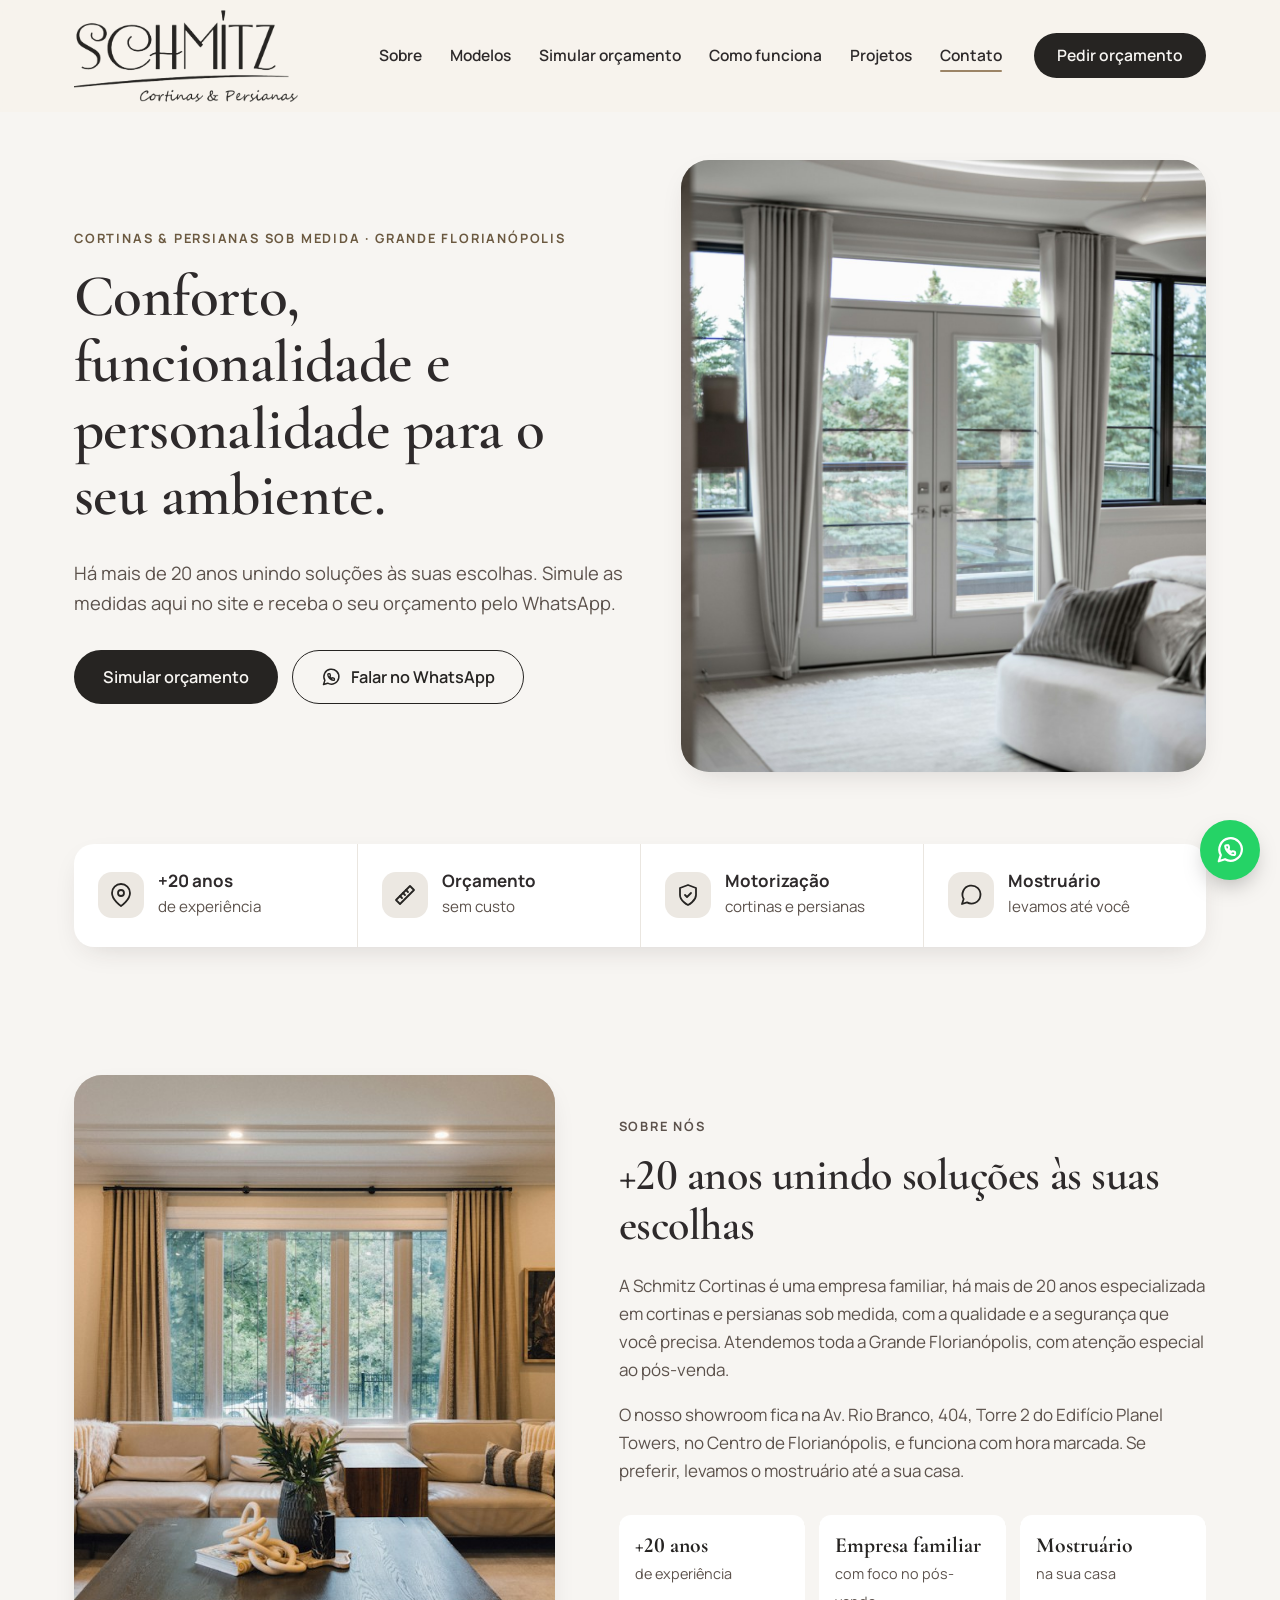
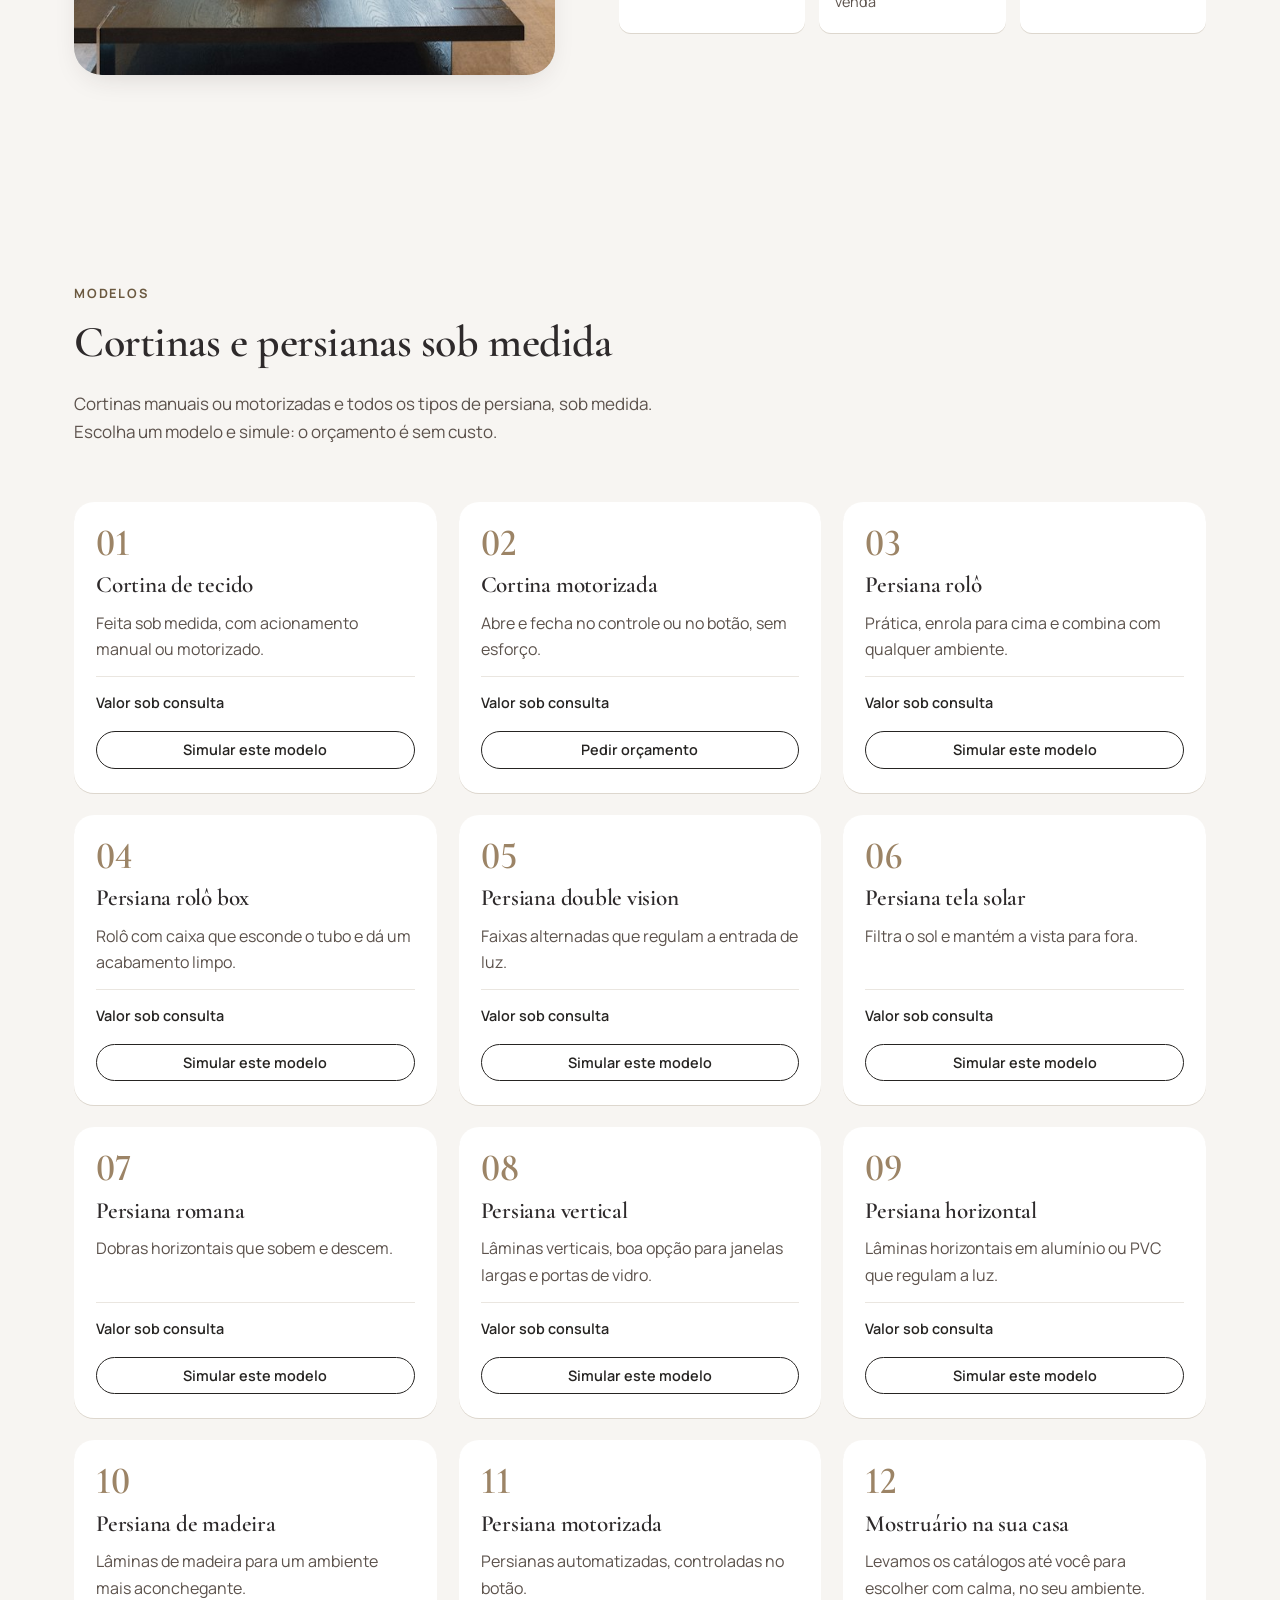
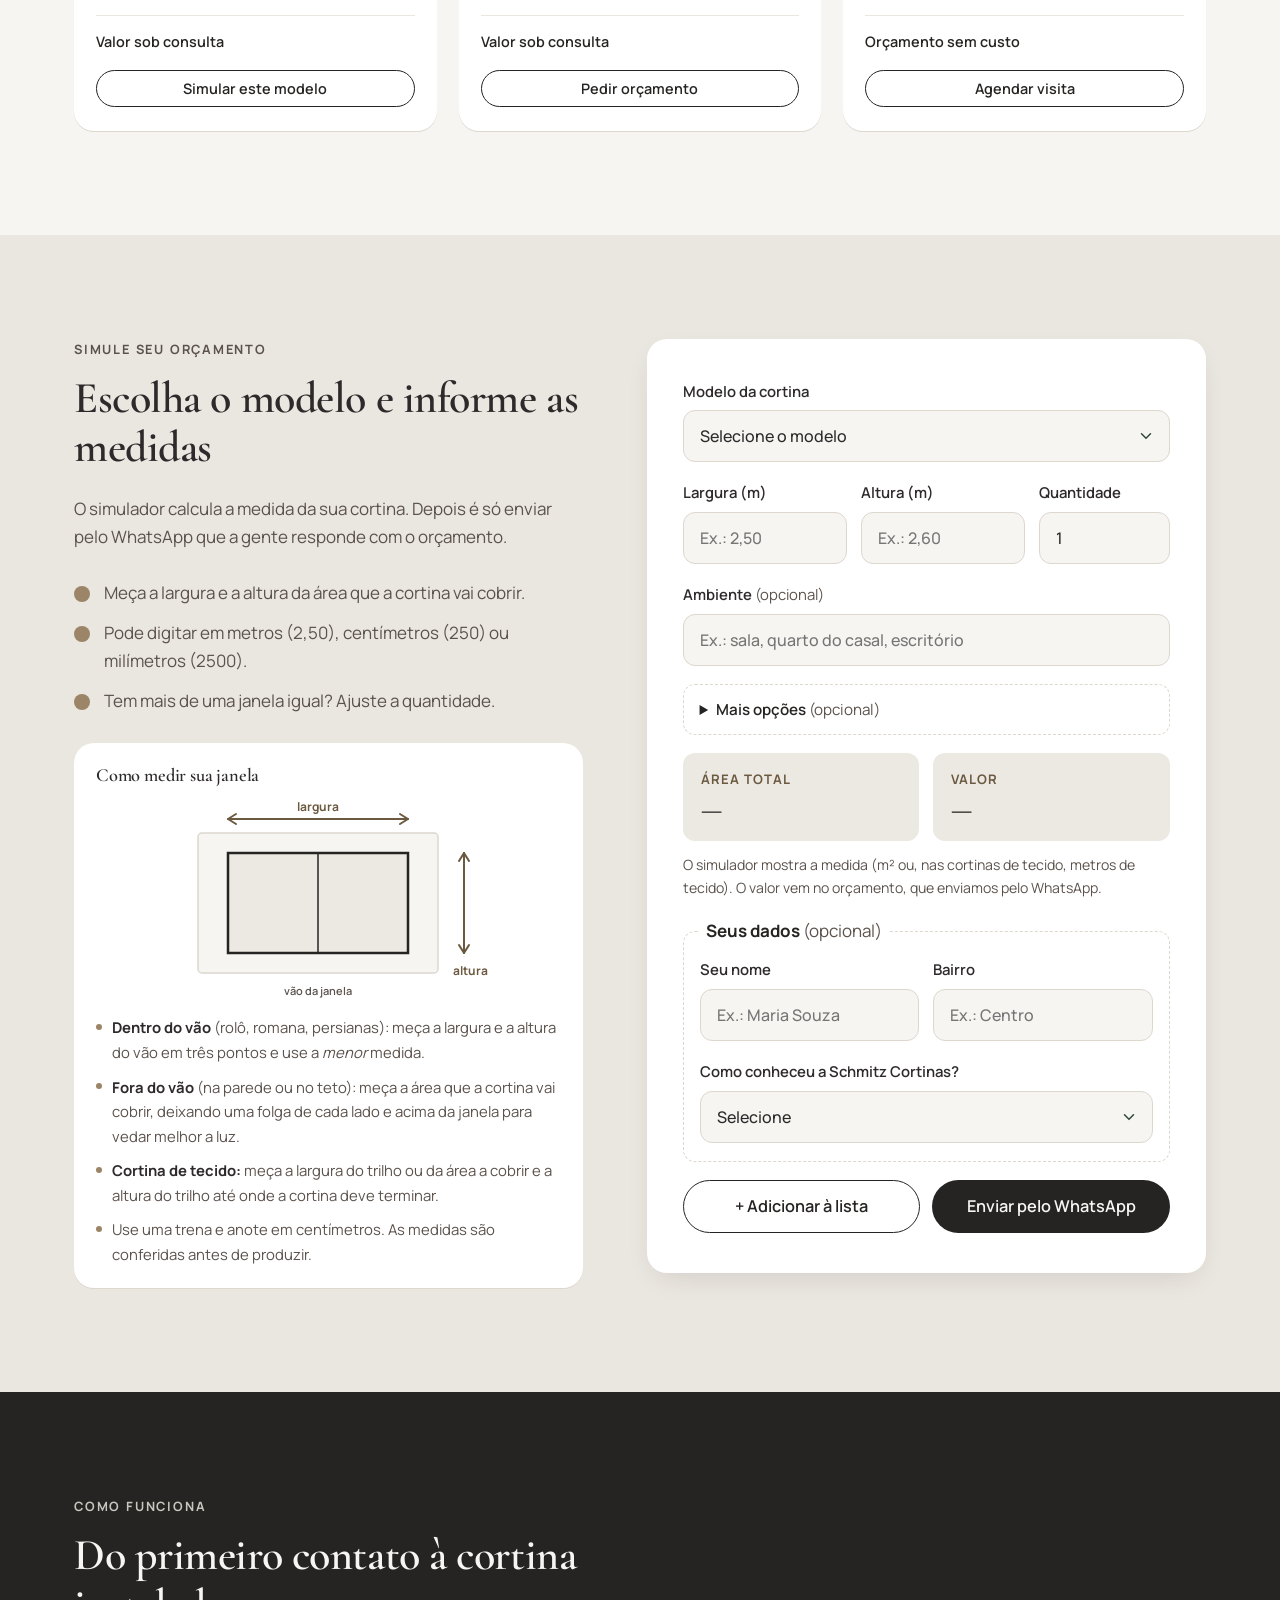
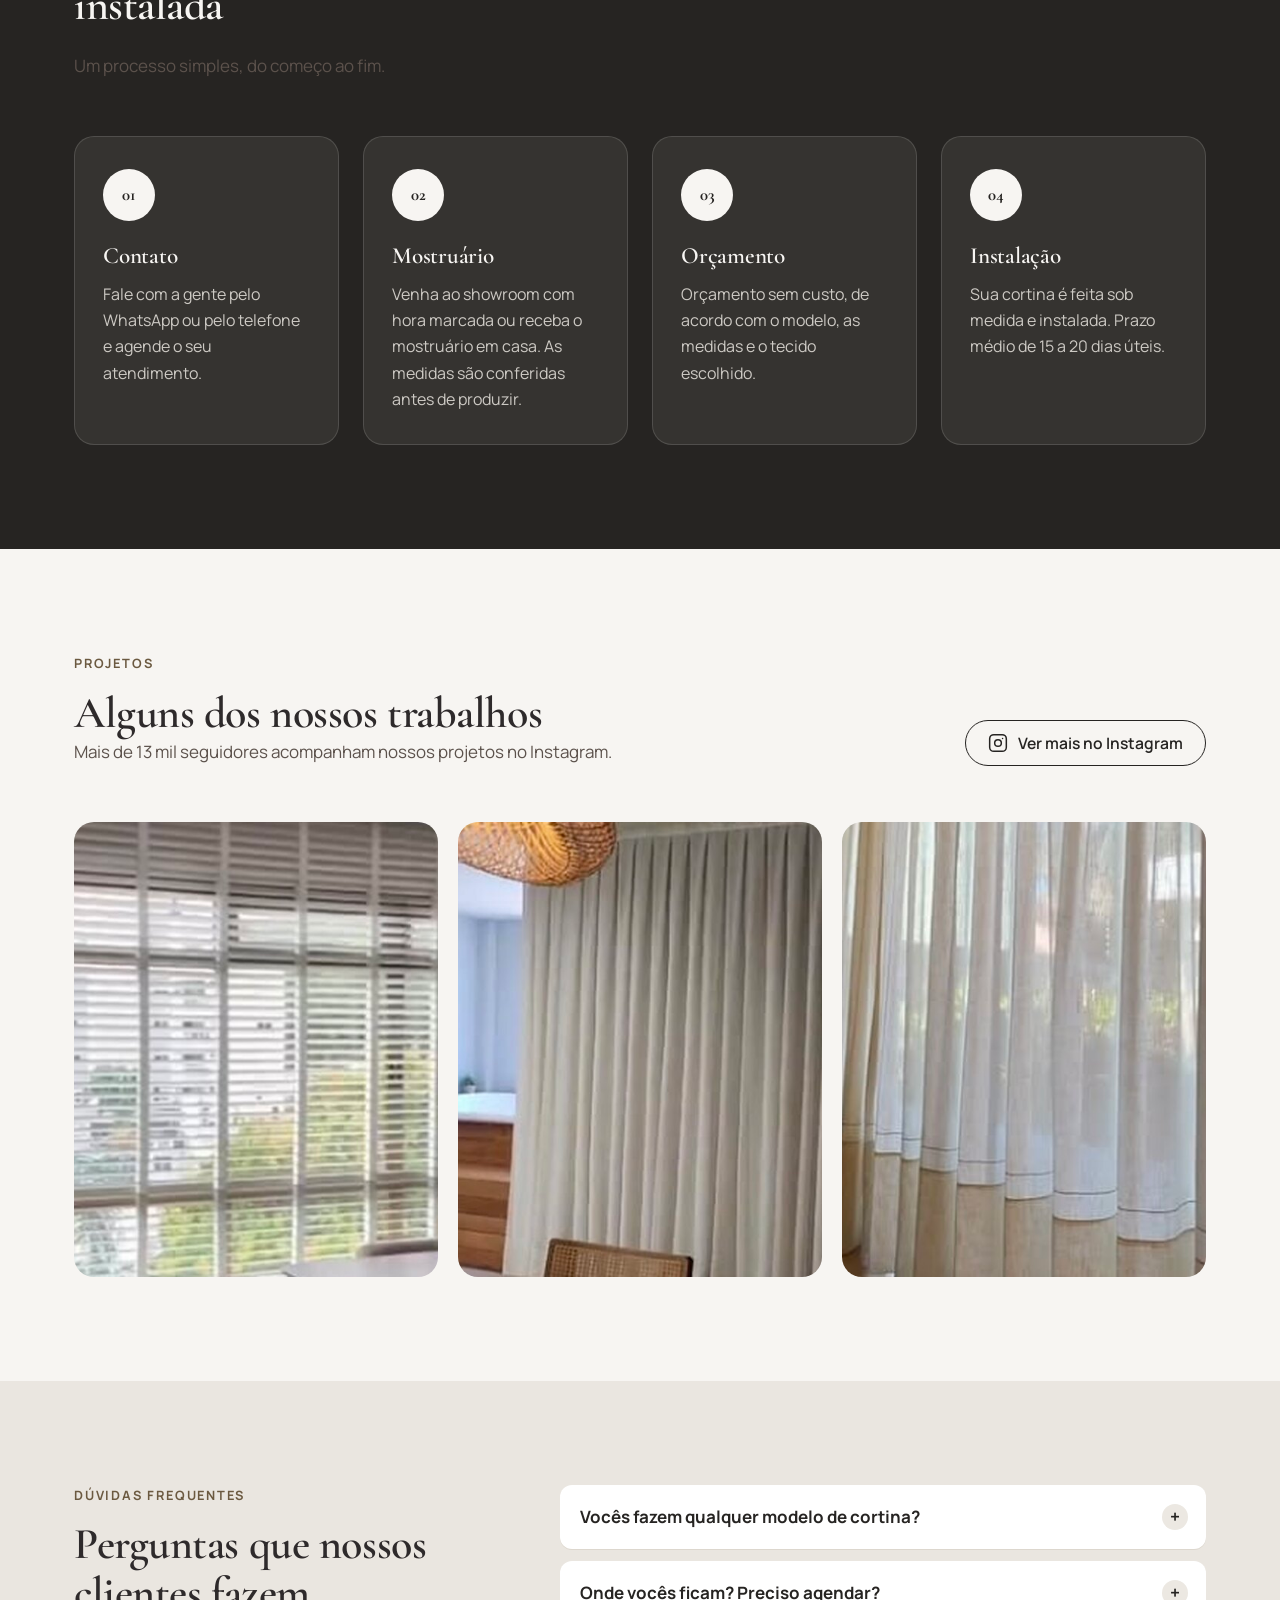
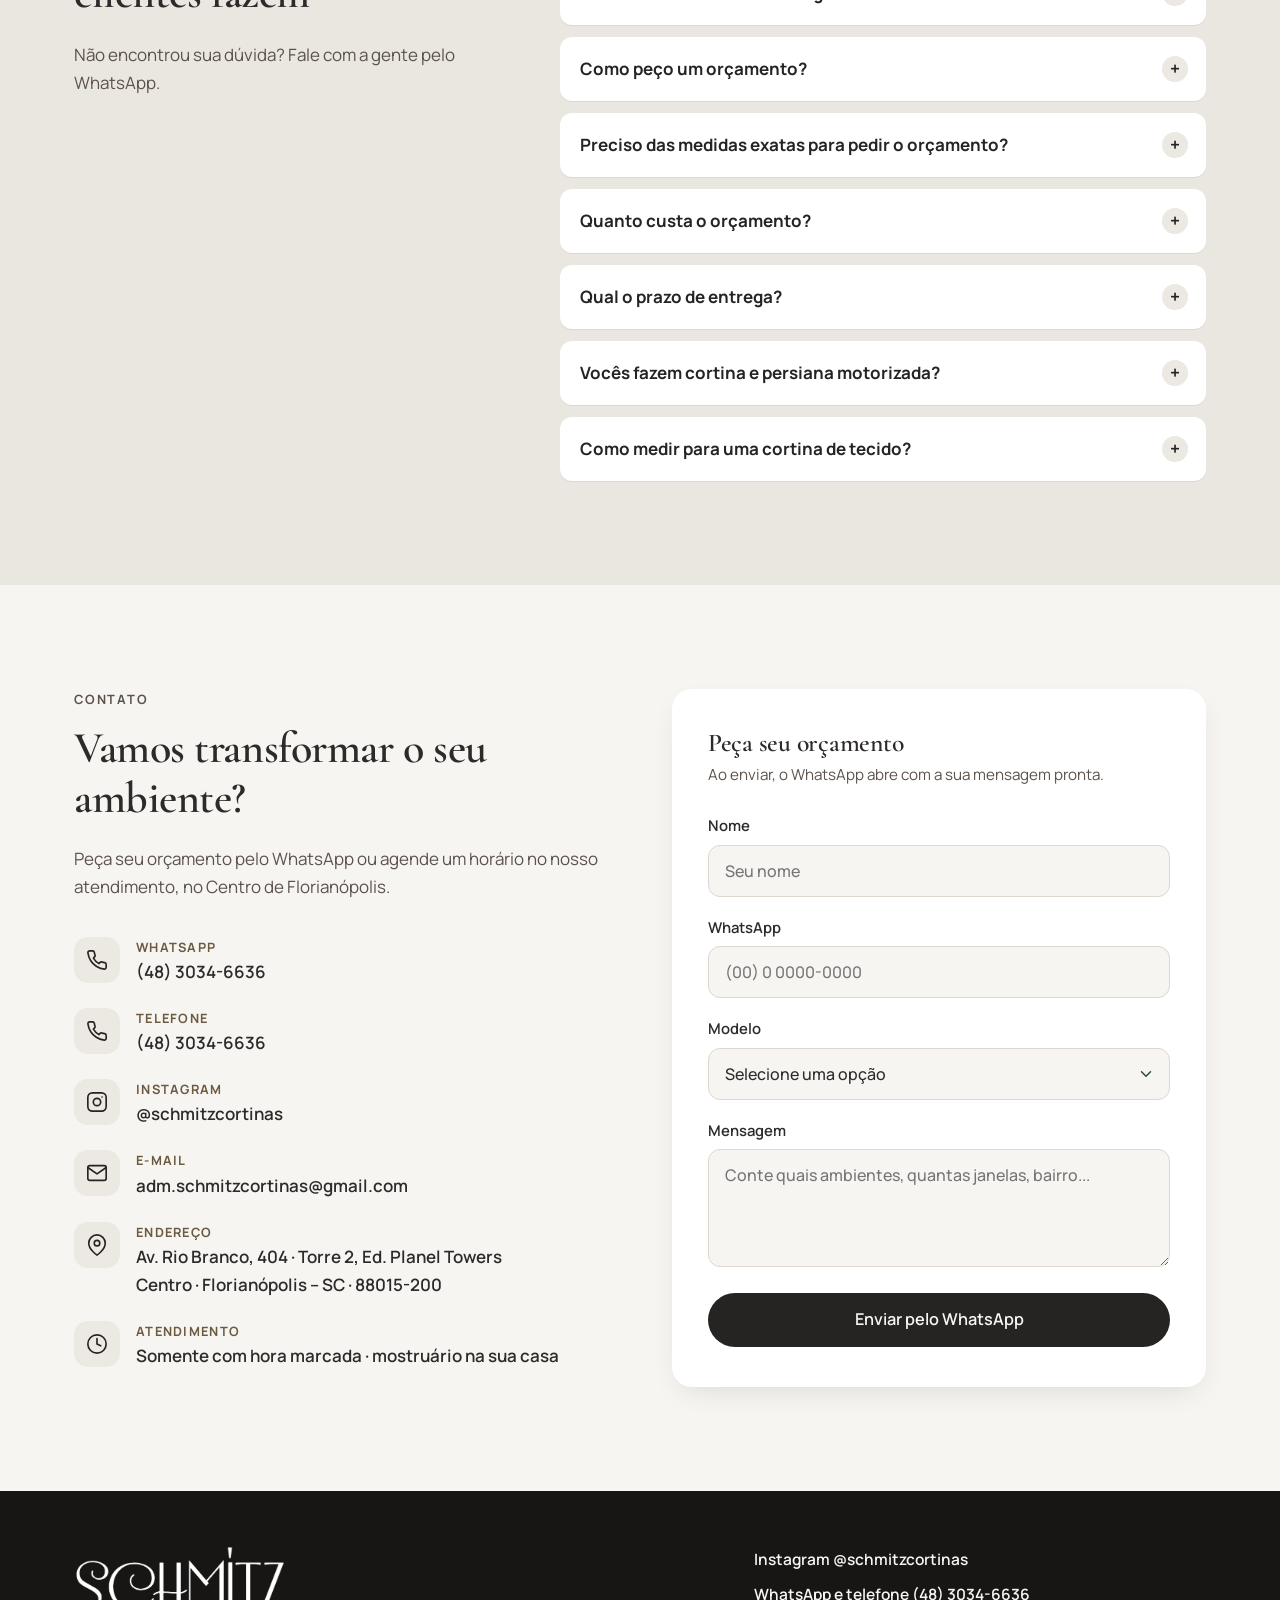
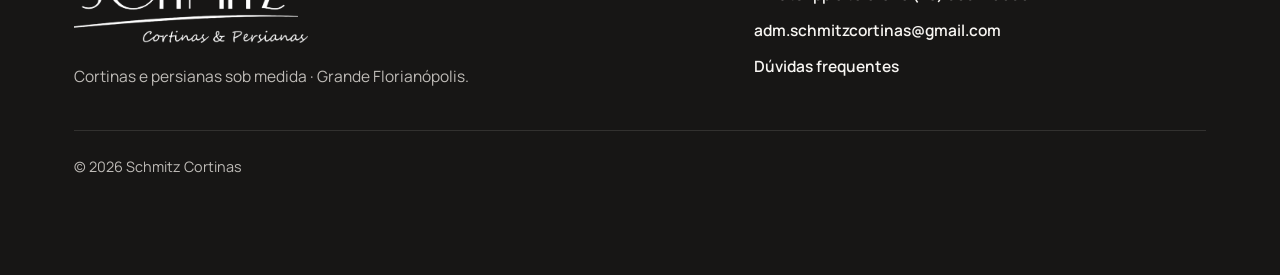
==== commit 51923247: "WhatsApp da Schmitz: (48) 3034-6636 Co-Authored-By: Claude Opus 5.5 <noreply@anthropic.com> Claude-S" ====
--- a/index.html
+++ b/index.html
@@ -76,7 +76,7 @@
           <p class="hero__lead">Há mais de 20 anos unindo soluções às suas escolhas. Simule as medidas aqui no site e receba o seu orçamento pelo WhatsApp.</p>
           <div class="hero__actions">
             <a href="#simulador" class="btn btn--primary btn--lg">Simular orçamento</a>
-            <a href="https://wa.me/" class="btn btn--outline btn--lg" data-whatsapp data-msg="Olá, Schmitz Cortinas! Vim pelo site e gostaria de mais informações." target="_blank" rel="noopener">
+            <a href="https://wa.me/554830346636" class="btn btn--outline btn--lg" data-whatsapp data-msg="Olá, Schmitz Cortinas! Vim pelo site e gostaria de mais informações." target="_blank" rel="noopener">
               <svg class="icon" viewBox="0 0 24 24" aria-hidden="true"><path d="M3 21l1.65-4.95A9 9 0 1 1 8 19.4L3 21z"/><g transform="translate(7.3 7.3) scale(.4)" stroke-width="4"><path d="M22 16.92v3a2 2 0 0 1-2.18 2 19.79 19.79 0 0 1-8.63-3.07 19.5 19.5 0 0 1-6-6 19.79 19.79 0 0 1-3.07-8.67A2 2 0 0 1 4.11 2h3a2 2 0 0 1 2 1.72 12.84 12.84 0 0 0 .7 2.81 2 2 0 0 1-.45 2.11L8.09 9.91a16 16 0 0 0 6 6l1.27-1.27a2 2 0 0 1 2.11-.45 12.84 12.84 0 0 0 2.81.7A2 2 0 0 1 22 16.92z"/></g></svg>
               Falar no WhatsApp
             </a>
@@ -157,7 +157,7 @@
               <h3>Cortina motorizada</h3>
               <p>Abre e fecha no controle ou no botão, sem esforço.</p>
               <p class="product__price">Valor sob consulta</p>
-              <a href="https://wa.me/" class="btn btn--outline btn--sm product__sim" data-whatsapp data-msg="Olá, Schmitz Cortinas! Vim pelo site e gostaria de um orçamento de cortina motorizada." target="_blank" rel="noopener">Pedir orçamento</a>
+              <a href="https://wa.me/554830346636" class="btn btn--outline btn--sm product__sim" data-whatsapp data-msg="Olá, Schmitz Cortinas! Vim pelo site e gostaria de um orçamento de cortina motorizada." target="_blank" rel="noopener">Pedir orçamento</a>
             </div>
           </article>
           <article class="card product">
@@ -238,7 +238,7 @@
               <h3>Persiana motorizada</h3>
               <p>Persianas automatizadas, controladas no botão.</p>
               <p class="product__price">Valor sob consulta</p>
-              <a href="https://wa.me/" class="btn btn--outline btn--sm product__sim" data-whatsapp data-msg="Olá, Schmitz Cortinas! Vim pelo site e gostaria de um orçamento de persiana motorizada." target="_blank" rel="noopener">Pedir orçamento</a>
+              <a href="https://wa.me/554830346636" class="btn btn--outline btn--sm product__sim" data-whatsapp data-msg="Olá, Schmitz Cortinas! Vim pelo site e gostaria de um orçamento de persiana motorizada." target="_blank" rel="noopener">Pedir orçamento</a>
             </div>
           </article>
           <article class="card product">
@@ -247,7 +247,7 @@
               <h3>Mostruário na sua casa</h3>
               <p>Levamos os catálogos até você para escolher com calma, no seu ambiente.</p>
               <p class="product__price">Orçamento sem custo</p>
-              <a href="https://wa.me/" class="btn btn--outline btn--sm product__sim" data-whatsapp data-msg="Olá, Schmitz Cortinas! Vim pelo site e gostaria de agendar o mostruário na minha casa." target="_blank" rel="noopener">Agendar visita</a>
+              <a href="https://wa.me/554830346636" class="btn btn--outline btn--sm product__sim" data-whatsapp data-msg="Olá, Schmitz Cortinas! Vim pelo site e gostaria de agendar o mostruário na minha casa." target="_blank" rel="noopener">Agendar visita</a>
             </div>
           </article>
         </div>
@@ -554,7 +554,7 @@
           <ul class="contact__list">
             <li>
               <svg class="icon" viewBox="0 0 24 24" aria-hidden="true"><path d="M22 16.92v3a2 2 0 0 1-2.18 2 19.79 19.79 0 0 1-8.63-3.07 19.5 19.5 0 0 1-6-6 19.79 19.79 0 0 1-3.07-8.67A2 2 0 0 1 4.11 2h3a2 2 0 0 1 2 1.72 12.84 12.84 0 0 0 .7 2.81 2 2 0 0 1-.45 2.11L8.09 9.91a16 16 0 0 0 6 6l1.27-1.27a2 2 0 0 1 2.11-.45 12.84 12.84 0 0 0 2.81.7A2 2 0 0 1 22 16.92z"/></svg>
-              <div><span>WhatsApp</span><a href="https://wa.me/" data-whatsapp target="_blank" rel="noopener">Conversar no WhatsApp</a></div>
+              <div><span>WhatsApp</span><a href="https://wa.me/554830346636" data-whatsapp target="_blank" rel="noopener">(48) 3034-6636</a></div>
             </li>
             <li>
               <svg class="icon" viewBox="0 0 24 24" aria-hidden="true"><path d="M22 16.92v3a2 2 0 0 1-2.18 2 19.79 19.79 0 0 1-8.63-3.07 19.5 19.5 0 0 1-6-6 19.79 19.79 0 0 1-3.07-8.67A2 2 0 0 1 4.11 2h3a2 2 0 0 1 2 1.72 12.84 12.84 0 0 0 .7 2.81 2 2 0 0 1-.45 2.11L8.09 9.91a16 16 0 0 0 6 6l1.27-1.27a2 2 0 0 1 2.11-.45 12.84 12.84 0 0 0 2.81.7A2 2 0 0 1 22 16.92z"/></svg>
@@ -638,8 +638,7 @@
 
       <ul class="footer__links">
         <li><a href="https://www.instagram.com/schmitzcortinas/" target="_blank" rel="noopener" data-instagram>Instagram @schmitzcortinas</a></li>
-        <li><a href="https://wa.me/" target="_blank" rel="noopener" data-whatsapp>WhatsApp</a></li>
-        <li><a href="tel:+554830346636">Telefone (48) 3034-6636</a></li>
+        <li><a href="https://wa.me/554830346636" target="_blank" rel="noopener" data-whatsapp>WhatsApp e telefone (48) 3034-6636</a></li>
         <li><a href="mailto:adm.schmitzcortinas@gmail.com">adm.schmitzcortinas@gmail.com</a></li>
         <li><a href="#duvidas">Dúvidas frequentes</a></li>
       </ul>
@@ -649,10 +648,10 @@
   </footer>
 
   <!-- Botão flutuante de WhatsApp -->
-  <a href="https://wa.me/" class="whatsapp-float" data-whatsapp data-msg="Olá, Schmitz Cortinas! Vim pelo site e gostaria de um orçamento." target="_blank" rel="noopener" aria-label="Conversar no WhatsApp">
+  <a href="https://wa.me/554830346636" class="whatsapp-float" data-whatsapp data-msg="Olá, Schmitz Cortinas! Vim pelo site e gostaria de um orçamento." target="_blank" rel="noopener" aria-label="Conversar no WhatsApp">
     <svg viewBox="0 0 24 24" aria-hidden="true"><path d="M3 21l1.65-4.95A9 9 0 1 1 8 19.4L3 21z"/><g transform="translate(7.3 7.3) scale(.4)" stroke-width="4"><path d="M22 16.92v3a2 2 0 0 1-2.18 2 19.79 19.79 0 0 1-8.63-3.07 19.5 19.5 0 0 1-6-6 19.79 19.79 0 0 1-3.07-8.67A2 2 0 0 1 4.11 2h3a2 2 0 0 1 2 1.72 12.84 12.84 0 0 0 .7 2.81 2 2 0 0 1-.45 2.11L8.09 9.91a16 16 0 0 0 6 6l1.27-1.27a2 2 0 0 1 2.11-.45 12.84 12.84 0 0 0 2.81.7A2 2 0 0 1 22 16.92z"/></g></svg>
   </a>
 
-  <script src="js/main.js?v=2" defer></script>
+  <script src="js/main.js?v=3" defer></script>
 </body>
 </html>
